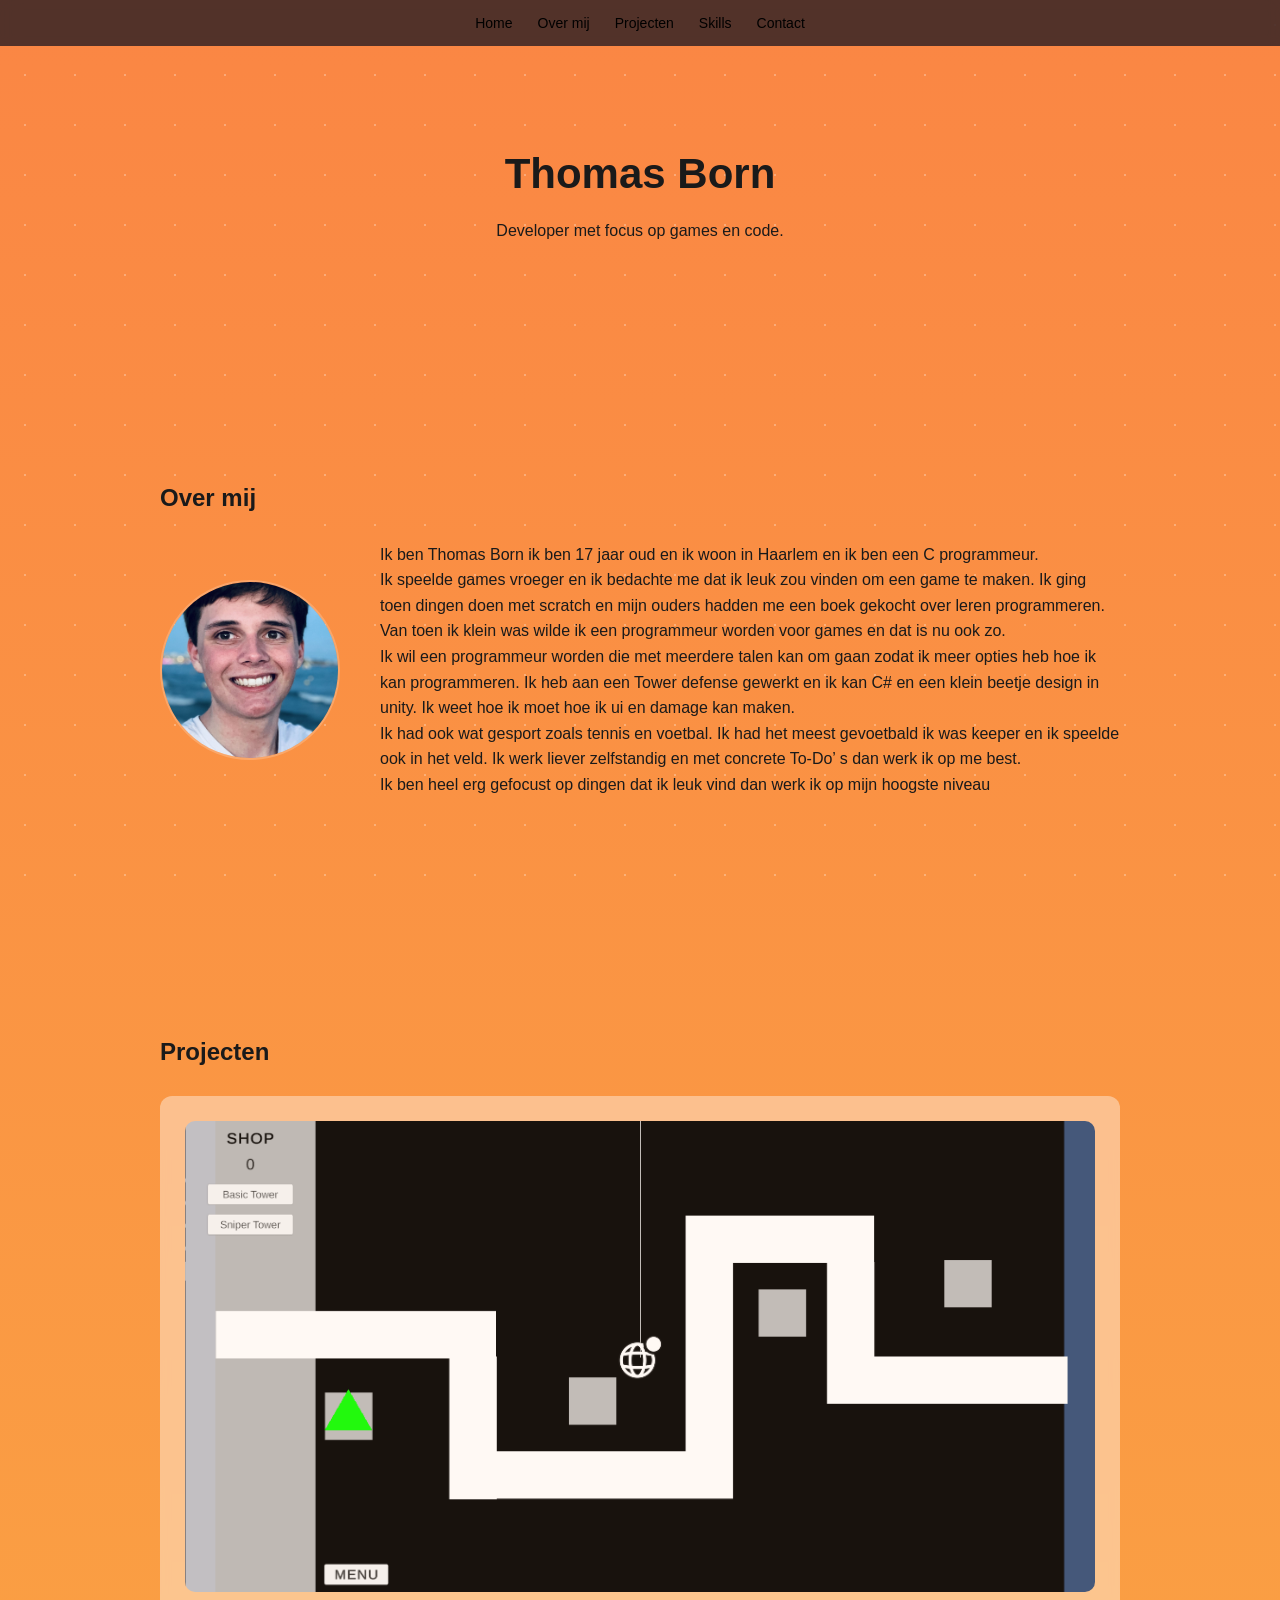
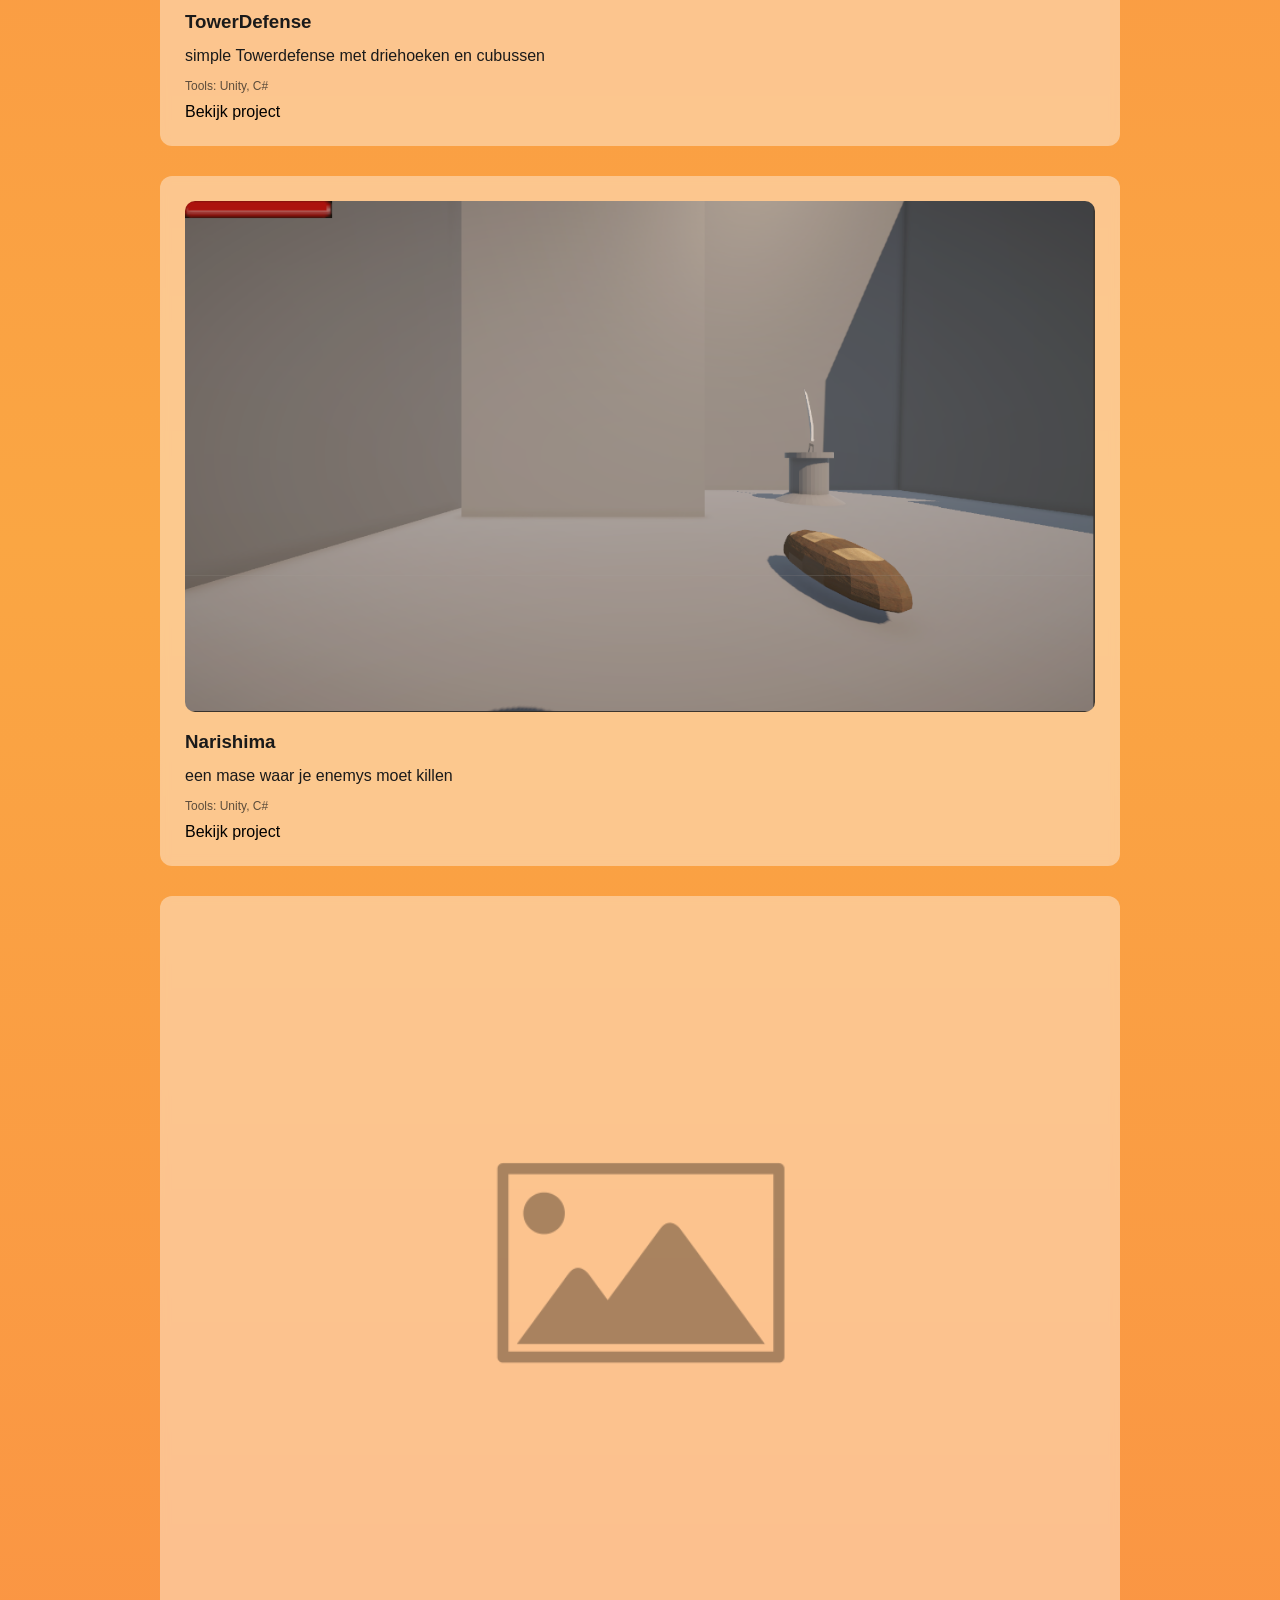
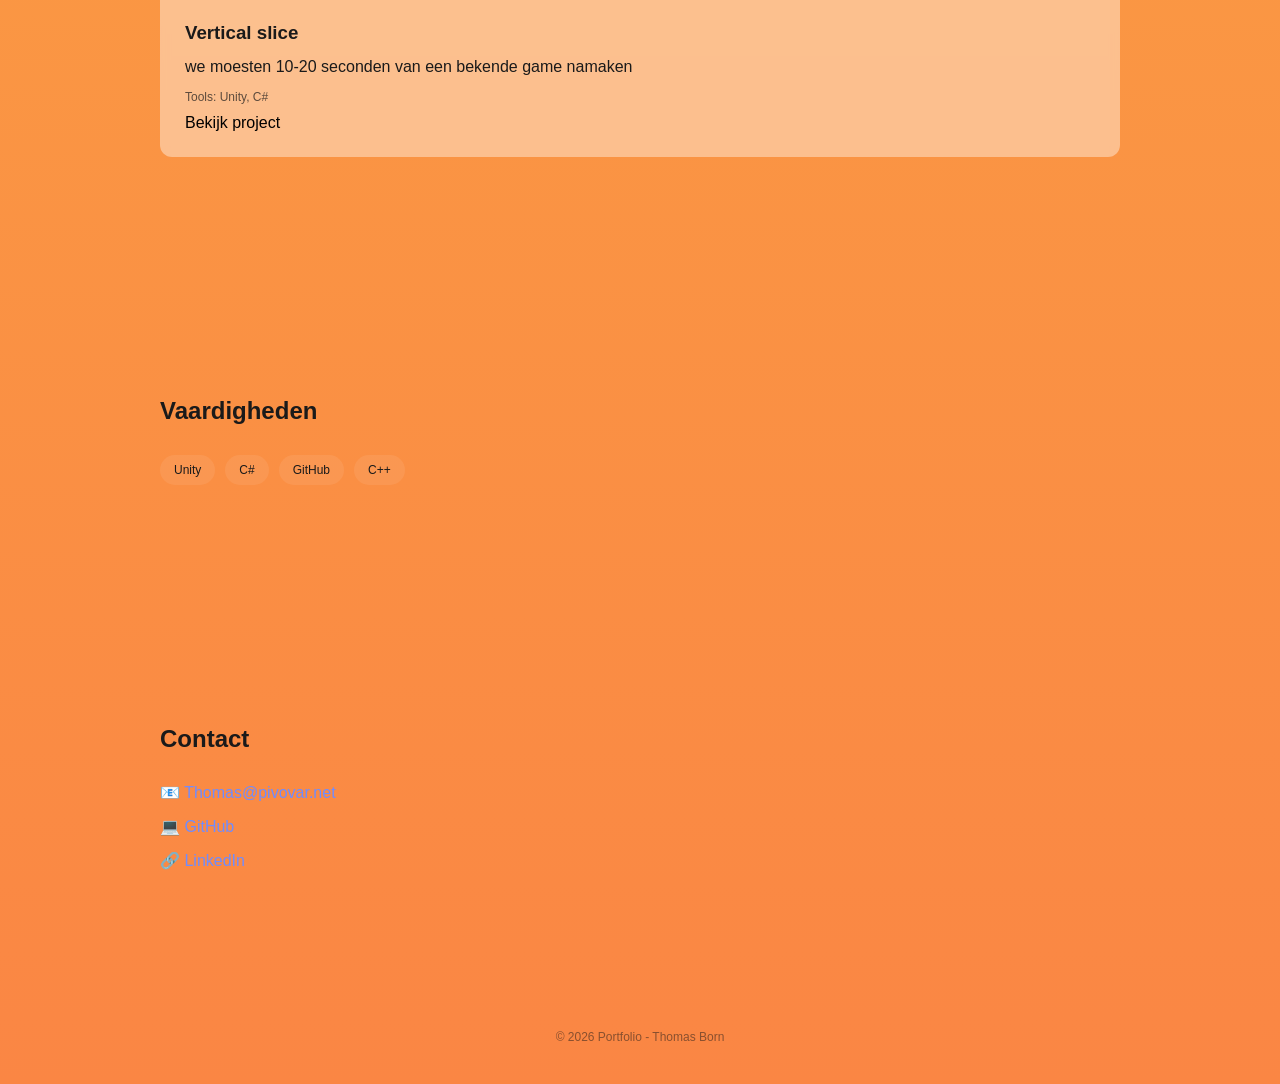
==== index.html @ a753d789 "Website" ====
<!DOCTYPE html>
<html lang="nl">
<head>
<meta charset="UTF-8">
<meta name="viewport" content="width=device-width, initial-scale=1.0">
<title>Portfolio | Thomas Born</title>

<style>
* {
  margin: 0;
  padding: 0;
  box-sizing: border-box;
  font-family: 'Segoe UI', sans-serif;
}

body {
  color: #1a1a1a;

  background: linear-gradient(
    180deg,
    #FA8644 0%,
    #FAA643 50%,
    #FA8644 100%
  );
}

/* ===== STAR BACKGROUND ===== */
.stars {
  position: fixed;
  width: 100%;
  height: 100%;
  background: transparent;
  z-index: -1;
  overflow: hidden;
}

.stars::before {
  content: "";
  position: absolute;
  width: 200%;
  height: 200%;
  background-image: radial-gradient(white 1px, transparent 1px);
  background-size: 50px 50px;
  opacity: 0.4;
  animation: moveStars 60s linear infinite;
  background-image: radial-gradient(rgba(255,255,255,0.7) 1px, transparent 1px);
}

@keyframes moveStars {
  from {
    transform: translate(0, 0);
  }
  to {
    transform: translate(-500px, -500px);
  }
}

/* ===== NAV ===== */
nav {
  position: fixed;
  width: 100%;
  padding: 15px;
  display: flex;
  justify-content: center;
  gap: 25px;
  background: rgba(10,15,30,0.7);
  backdrop-filter: blur(10px);
}

nav a {
  color: #000;
  text-decoration: none;
  font-size: 14px;
}

nav a:hover {
  color: white;
}

/* ===== SECTIONS ===== */
section {
  max-width: 1000px;
  margin: auto;
  padding: 120px 20px;
}

h1 {
  font-size: 42px;
  margin-bottom: 20px;
}

h2 {
  margin-bottom: 30px;
}

p {
  color: #1a1a1a;
  line-height: 1.6;
}

/* ===== HERO ===== */
.hero {
  text-align: center;
  padding-top: 150px;
}

/* ===== ABOUT ME ===== */

.about-container {
  display: flex;
  align-items: center;
  gap: 40px;
  flex-wrap: wrap;
}

.about-img {
  width: 180px;
  height: 180px;
  object-fit: cover;
  border-radius: 50%;
  border: 2px solid rgba(255,255,255,0.2);
}

.about-text {
  flex: 1;
  min-width: 250px;
}

/* ===== PROJECTS ===== */
.projects {
  display: grid;
  gap: 30px;
}

.project {
  padding: 25px;
  border-radius: 12px;
  background: rgba(255,255,255,0.4);
  backdrop-filter: blur(5px);
  transition: 0.3s;
}

.project-img {
  width: 100%;
  border-radius: 10px;
  margin-bottom: 15px;
  opacity: 0.9;
  transition: 0.3s;
}

.project-img:hover {
  opacity: 1;
  transform: scale(1.02);
}

.project:hover {
  transform: translateY(-5px);
  background: rgba(255,255,255,0.08);
}

.project h3 {
  margin-bottom: 10px;
}

.project .tools {
  margin-top: 10px;
  font-size: 12px;
  opacity: 0.7;
}

.project a {
  display: inline-block;
  margin-top: 10px;
  color: #000;
  font-weight: 500;
  text-decoration: none;
}

/* ===== SKILLS ===== */
.skills {
  display: flex;
  flex-wrap: wrap;
  gap: 10px;
}

.skill {
  padding: 8px 14px;
  border-radius: 20px;
  background: rgba(255,255,255,0.08);
  font-size: 12px;
}

/* ===== CONTACT ===== */
.contact-links {
  display: flex;
  flex-direction: column;
  gap: 15px;
}

.contact-links a {
  color: #6f8cff;
  text-decoration: none;
  font-size: 16px;
}

.contact-links a:hover {
  color: white;
}

/* ===== FOOTER ===== */
footer {
  text-align: center;
  padding: 40px;
  font-size: 12px;
  opacity: 0.5;
}

/* ===== RESPONSIVE ===== */
@media(max-width:600px) {
  h1 { font-size: 28px; }
}
</style>
</head>

<body>

<div class="stars"></div>

<nav>
  <a href="#home">Home</a>
  <a href="#about">Over mij</a>
  <a href="#projects">Projecten</a>
  <a href="#skills">Skills</a>
  <a href="#contact">Contact</a>
</nav>

<section id="home" class="hero">
  <h1>Thomas Born</h1>
  <p>Developer met focus op games en code.</p>
</section>

<section id="about">
  <h2>Over mij</h2>

  <div class="about-container">
    
    <img src="IMG/IMG_5394.jpg" alt="Foto van mij" class="about-img">

    <div class="about-text">
      <p>
        Ik ben Thomas Born ik ben 17 jaar oud en ik woon in Haarlem en ik ben een C programmeur.
      </p>

      <p>
        Ik speelde games vroeger en ik bedachte me dat ik leuk zou vinden om een game te maken. 
        Ik ging toen dingen doen met scratch en mijn ouders hadden me een boek gekocht over leren programmeren. 
        Van toen ik klein was wilde ik een programmeur worden voor games en dat is nu ook zo.
      </p>
      <p>
        Ik wil een programmeur worden die met meerdere talen kan om gaan zodat ik meer opties heb hoe ik kan programmeren. 
        Ik heb aan een Tower defense gewerkt en ik kan C# en een klein beetje design in unity. 
        Ik weet hoe ik moet hoe ik ui en damage kan maken.
      </p>
      <p>
        Ik had ook wat gesport zoals tennis en voetbal. 
        Ik had het meest gevoetbald ik was keeper en ik speelde ook in het veld. Ik werk liever zelfstandig en met concrete To-Do’ s dan werk ik op me best.
      </p>
      <p>
        Ik ben heel erg gefocust op dingen dat ik leuk vind dan werk ik op mijn hoogste niveau
      </p>
    </div>

  </div>
</section>

<section id="projects">
  <h2>Projecten</h2>

  <div class="projects">

    <!-- PROJECT TEMPLATE -->
    <div class="project">
      <img src="IMG/Screenshot 2026-04-12 133133.png" alt="Project preview" class="project-img">
      <h3>TowerDefense</h3>
      <p>simple Towerdefense met driehoeken en cubussen</p>
      <div class="tools">Tools: Unity, C#</div>
      <a href="P1.html">Bekijk project</a>
    </div>

    <div class="project">
      <img src="IMG/Screenshot 2026-04-12 135448.png" alt="Project preview" class="project-img">
      <h3>Narishima</h3>
      <p>een mase waar je enemys moet killen</p>
      <div class="tools">Tools: Unity, C#</div>
      <a href="P2.html">Bekijk project</a>
    </div>

    <div class="project">
      <img src="IMG/Placeholder.png" alt="Project preview" class="project-img">
      <h3>Vertical slice</h3>
      <p>we moesten 10-20 seconden van een bekende game namaken</p>
      <div class="tools">Tools: Unity, C#</div>
      <a href="P3.html">Bekijk project</a>
    </div>

    <!-- KOPIEER DIT BLOK VOOR MEER PROJECTEN -->

  </div>
</section>

<section id="skills">
  <h2>Vaardigheden</h2>

  <div class="skills">
    <div class="skill">Unity</div>
    <div class="skill">C#</div>
    <div class="skill">GitHub</div>
    <div class="skill">C++</div>
  </div>
</section>

<section id="contact">
  <h2>Contact</h2>

  <div class="contact-links">
    <a href="mailto:Thomas@pivovar.net">📧 Thomas@pivovar.net</a>
    <a href="https://github.com/thomasdebug" target="_blank">💻 GitHub</a>
    <a href="https://linkedin.com/in/jouwnaam" target="_blank">🔗 LinkedIn</a>
  </div>
</section>

<footer>
  © 2026 Portfolio - Thomas Born
</footer>

</body>
</html>
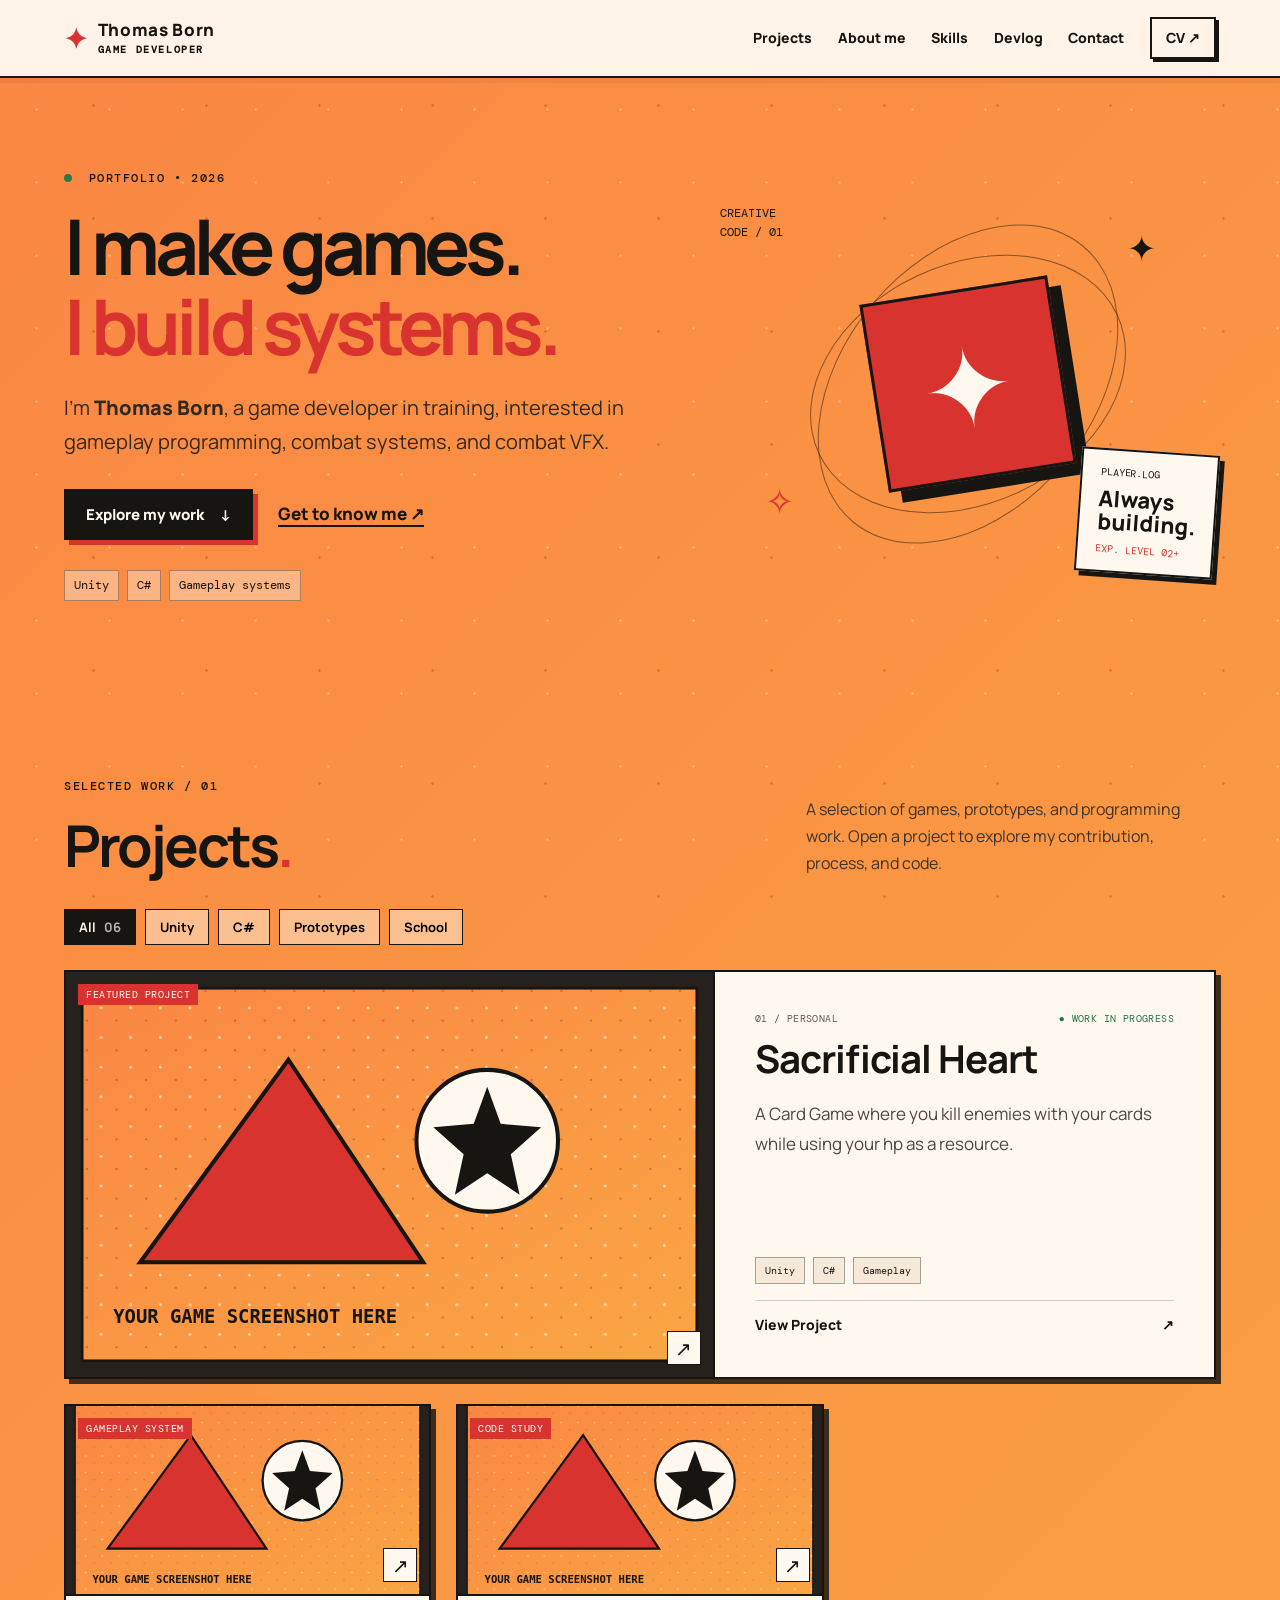
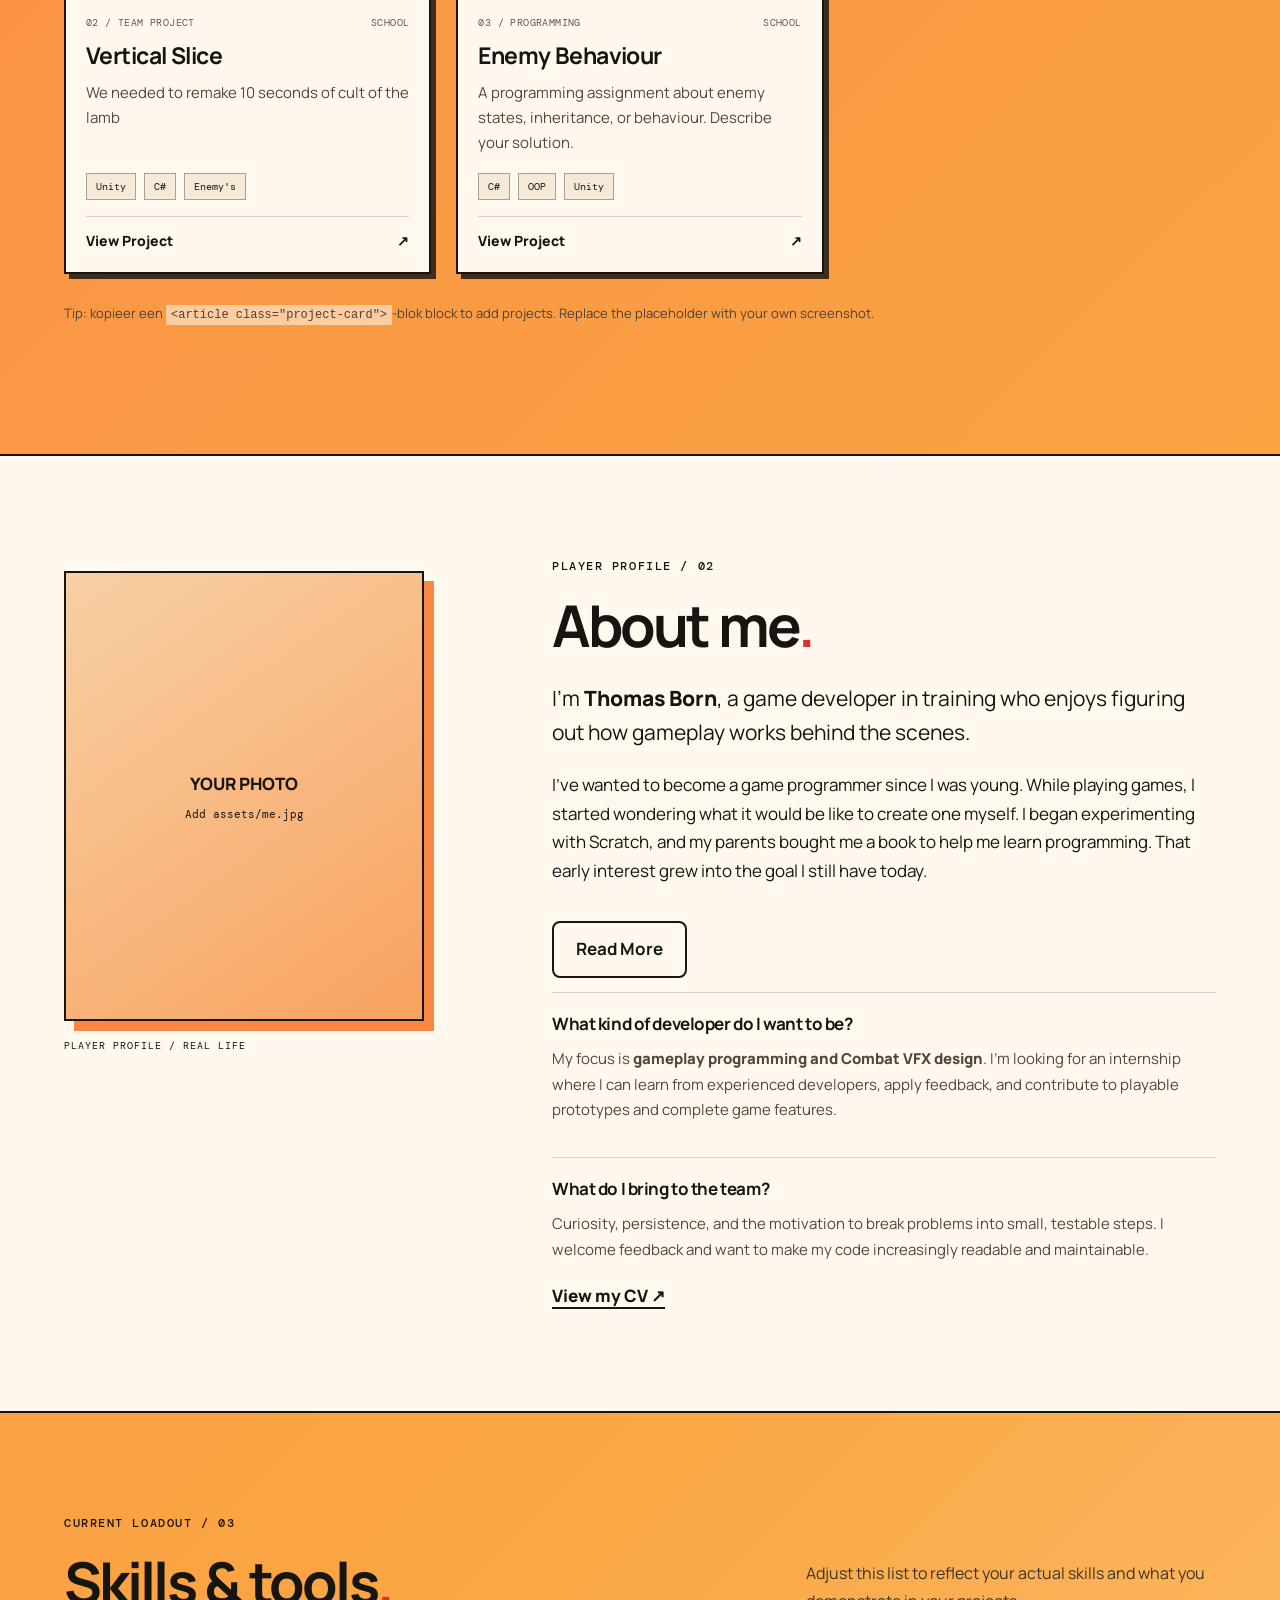
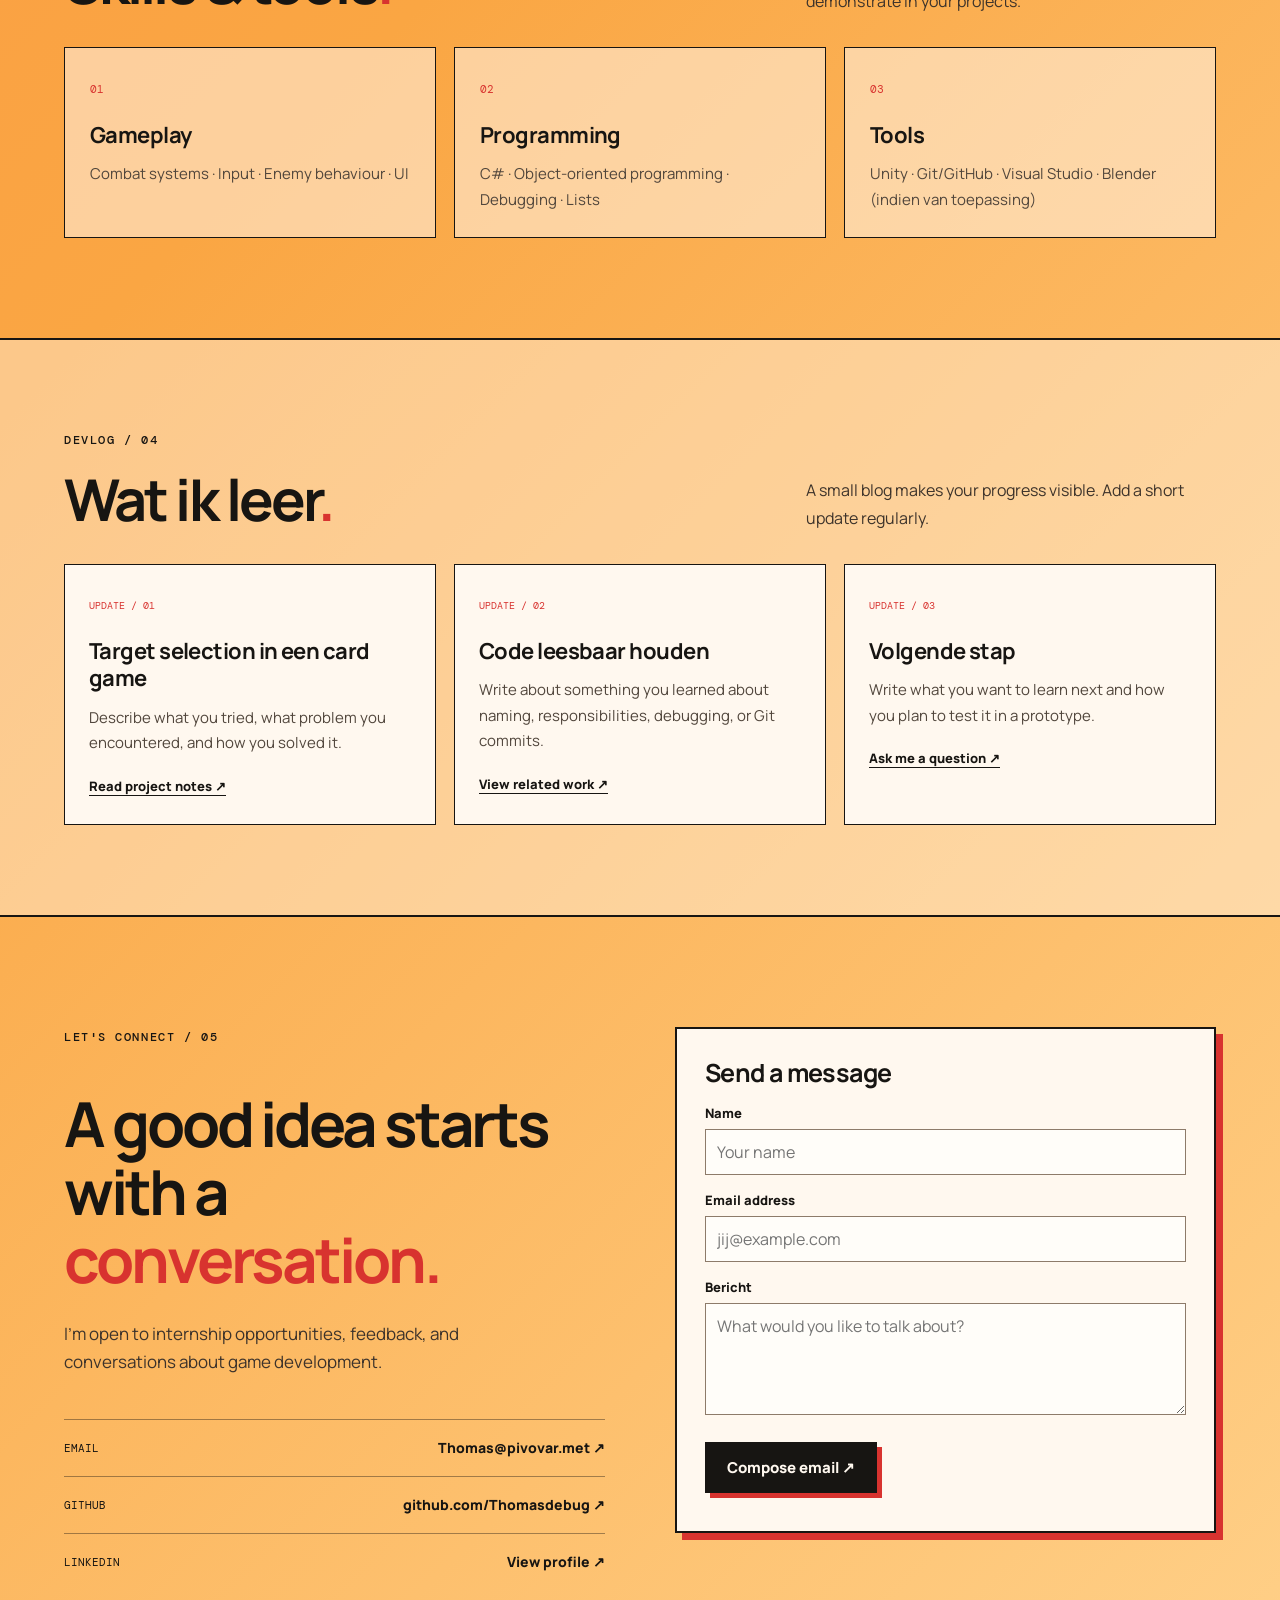
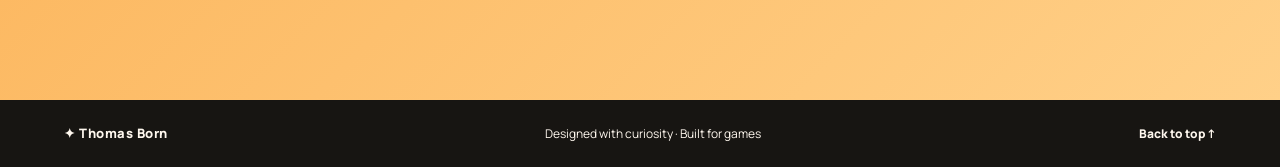
==== commit 169a3e96: "UPDATE" ====
--- a/index.html
+++ b/index.html
@@ -1,337 +1,218 @@
 <!DOCTYPE html>
-<html lang="nl">
+<html lang="en">
 <head>
-<meta charset="UTF-8">
-<meta name="viewport" content="width=device-width, initial-scale=1.0">
-<title>Portfolio | Thomas Born</title>
-
-<style>
-* {
-  margin: 0;
-  padding: 0;
-  box-sizing: border-box;
-  font-family: 'Segoe UI', sans-serif;
-}
-
-body {
-  color: #1a1a1a;
-
-  background: linear-gradient(
-    180deg,
-    #FA8644 0%,
-    #FAA643 50%,
-    #FA8644 100%
-  );
-}
-
-/* ===== STAR BACKGROUND ===== */
-.stars {
-  position: fixed;
-  width: 100%;
-  height: 100%;
-  background: transparent;
-  z-index: -1;
-  overflow: hidden;
-}
-
-.stars::before {
-  content: "";
-  position: absolute;
-  width: 200%;
-  height: 200%;
-  background-image: radial-gradient(white 1px, transparent 1px);
-  background-size: 50px 50px;
-  opacity: 0.4;
-  animation: moveStars 60s linear infinite;
-  background-image: radial-gradient(rgba(255,255,255,0.7) 1px, transparent 1px);
-}
-
-@keyframes moveStars {
-  from {
-    transform: translate(0, 0);
-  }
-  to {
-    transform: translate(-500px, -500px);
-  }
-}
-
-/* ===== NAV ===== */
-nav {
-  position: fixed;
-  width: 100%;
-  padding: 15px;
-  display: flex;
-  justify-content: center;
-  gap: 25px;
-  background: rgba(10,15,30,0.7);
-  backdrop-filter: blur(10px);
-}
-
-nav a {
-  color: #000;
-  text-decoration: none;
-  font-size: 14px;
-}
-
-nav a:hover {
-  color: white;
-}
-
-/* ===== SECTIONS ===== */
-section {
-  max-width: 1000px;
-  margin: auto;
-  padding: 120px 20px;
-}
-
-h1 {
-  font-size: 42px;
-  margin-bottom: 20px;
-}
-
-h2 {
-  margin-bottom: 30px;
-}
-
-p {
-  color: #1a1a1a;
-  line-height: 1.6;
-}
-
-/* ===== HERO ===== */
-.hero {
-  text-align: center;
-  padding-top: 150px;
-}
-
-/* ===== ABOUT ME ===== */
-
-.about-container {
-  display: flex;
-  align-items: center;
-  gap: 40px;
-  flex-wrap: wrap;
-}
-
-.about-img {
-  width: 180px;
-  height: 180px;
-  object-fit: cover;
-  border-radius: 50%;
-  border: 2px solid rgba(255,255,255,0.2);
-}
-
-.about-text {
-  flex: 1;
-  min-width: 250px;
-}
-
-/* ===== PROJECTS ===== */
-.projects {
-  display: grid;
-  gap: 30px;
-}
-
-.project {
-  padding: 25px;
-  border-radius: 12px;
-  background: rgba(255,255,255,0.4);
-  backdrop-filter: blur(5px);
-  transition: 0.3s;
-}
-
-.project-img {
-  width: 100%;
-  border-radius: 10px;
-  margin-bottom: 15px;
-  opacity: 0.9;
-  transition: 0.3s;
-}
-
-.project-img:hover {
-  opacity: 1;
-  transform: scale(1.02);
-}
-
-.project:hover {
-  transform: translateY(-5px);
-  background: rgba(255,255,255,0.08);
-}
-
-.project h3 {
-  margin-bottom: 10px;
-}
-
-.project .tools {
-  margin-top: 10px;
-  font-size: 12px;
-  opacity: 0.7;
-}
-
-.project a {
-  display: inline-block;
-  margin-top: 10px;
-  color: #000;
-  font-weight: 500;
-  text-decoration: none;
-}
-
-/* ===== SKILLS ===== */
-.skills {
-  display: flex;
-  flex-wrap: wrap;
-  gap: 10px;
-}
-
-.skill {
-  padding: 8px 14px;
-  border-radius: 20px;
-  background: rgba(255,255,255,0.08);
-  font-size: 12px;
-}
-
-/* ===== CONTACT ===== */
-.contact-links {
-  display: flex;
-  flex-direction: column;
-  gap: 15px;
-}
-
-.contact-links a {
-  color: #6f8cff;
-  text-decoration: none;
-  font-size: 16px;
-}
-
-.contact-links a:hover {
-  color: white;
-}
-
-/* ===== FOOTER ===== */
-footer {
-  text-align: center;
-  padding: 40px;
-  font-size: 12px;
-  opacity: 0.5;
-}
-
-/* ===== RESPONSIVE ===== */
-@media(max-width:600px) {
-  h1 { font-size: 28px; }
-}
-</style>
+  <meta charset="UTF-8">
+  <meta name="viewport" content="width=device-width, initial-scale=1.0">
+  <meta name="description" content="Game development portfolio — gameplay, prototypes en code.">
+  <title>Thomas Born</title>
+  <link rel="stylesheet" href="style.css">
 </head>
-
 <body>
-
-<div class="stars"></div>
-
-<nav>
-  <a href="#home">Home</a>
-  <a href="#about">Over mij</a>
-  <a href="#projects">Projecten</a>
-  <a href="#skills">Skills</a>
-  <a href="#contact">Contact</a>
-</nav>
-
-<section id="home" class="hero">
-  <h1>Thomas Born</h1>
-  <p>Developer met focus op games en code.</p>
-</section>
-
-<section id="about">
-  <h2>Over mij</h2>
-
-  <div class="about-container">
-    
-    <img src="IMG/IMG_5394.jpg" alt="Foto van mij" class="about-img">
-
-    <div class="about-text">
-      <p>
-        Ik ben Thomas Born ik ben 17 jaar oud en ik woon in Haarlem en ik ben een C programmeur.
-      </p>
-
-      <p>
-        Ik speelde games vroeger en ik bedachte me dat ik leuk zou vinden om een game te maken. 
-        Ik ging toen dingen doen met scratch en mijn ouders hadden me een boek gekocht over leren programmeren. 
-        Van toen ik klein was wilde ik een programmeur worden voor games en dat is nu ook zo.
-      </p>
-      <p>
-        Ik wil een programmeur worden die met meerdere talen kan om gaan zodat ik meer opties heb hoe ik kan programmeren. 
-        Ik heb aan een Tower defense gewerkt en ik kan C# en een klein beetje design in unity. 
-        Ik weet hoe ik moet hoe ik ui en damage kan maken.
-      </p>
-      <p>
-        Ik had ook wat gesport zoals tennis en voetbal. 
-        Ik had het meest gevoetbald ik was keeper en ik speelde ook in het veld. Ik werk liever zelfstandig en met concrete To-Do’ s dan werk ik op me best.
-      </p>
-      <p>
-        Ik ben heel erg gefocust op dingen dat ik leuk vind dan werk ik op mijn hoogste niveau
-      </p>
-    </div>
-
-  </div>
-</section>
-
-<section id="projects">
-  <h2>Projecten</h2>
-
-  <div class="projects">
-
-    <!-- PROJECT TEMPLATE -->
-    <div class="project">
-      <img src="IMG/Screenshot 2026-04-12 133133.png" alt="Project preview" class="project-img">
-      <h3>TowerDefense</h3>
-      <p>simple Towerdefense met driehoeken en cubussen</p>
-      <div class="tools">Tools: Unity, C#</div>
-      <a href="P1.html">Bekijk project</a>
-    </div>
-
-    <div class="project">
-      <img src="IMG/Screenshot 2026-04-12 135448.png" alt="Project preview" class="project-img">
-      <h3>Narishima</h3>
-      <p>een mase waar je enemys moet killen</p>
-      <div class="tools">Tools: Unity, C#</div>
-      <a href="P2.html">Bekijk project</a>
-    </div>
-
-    <div class="project">
-      <img src="IMG/Placeholder.png" alt="Project preview" class="project-img">
-      <h3>Vertical slice</h3>
-      <p>we moesten 10-20 seconden van een bekende game namaken</p>
-      <div class="tools">Tools: Unity, C#</div>
-      <a href="P3.html">Bekijk project</a>
-    </div>
-
-    <!-- KOPIEER DIT BLOK VOOR MEER PROJECTEN -->
-
-  </div>
-</section>
-
-<section id="skills">
-  <h2>Vaardigheden</h2>
-
-  <div class="skills">
-    <div class="skill">Unity</div>
-    <div class="skill">C#</div>
-    <div class="skill">GitHub</div>
-    <div class="skill">C++</div>
-  </div>
-</section>
-
-<section id="contact">
-  <h2>Contact</h2>
-
-  <div class="contact-links">
-    <a href="mailto:Thomas@pivovar.net">📧 Thomas@pivovar.net</a>
-    <a href="https://github.com/thomasdebug" target="_blank">💻 GitHub</a>
-    <a href="https://linkedin.com/in/jouwnaam" target="_blank">🔗 LinkedIn</a>
-  </div>
-</section>
-
-<footer>
-  © 2026 Portfolio - Thomas Born
-</footer>
-
+  <div class="star-layer" aria-hidden="true"></div>
+
+  <header class="site-header">
+    <a class="wordmark" href="#home" aria-label="Back to top">
+      <span class="wordmark-mark">✦</span>
+      <span>Thomas Born<small>GAME DEVELOPER</small></span>
+    </a>
+    <button class="menu-toggle" aria-label="Open menu" aria-expanded="false">☰</button>
+    <nav class="main-nav" aria-label="Main navigation">
+      <a href="#projects">Projects</a>
+      <a href="#about">About me</a>
+      <a href="#skills">Skills</a>
+      <a href="#journal">Devlog</a>
+      <a href="#contact">Contact</a>
+      <a class="nav-cv" href="assets/cv.pdf" target="_blank" rel="noopener">CV ↗</a>
+    </nav>
+  </header>
+
+  <main>
+    <section class="hero section-wrap" id="home">
+      <div class="hero-copy">
+        <p class="eyebrow"><span class="status-dot"></span> PORTFOLIO • 2026</p>
+        <h1>I make games.<br><span class="accent-text">I build systems.</span></h1>
+        <p class="hero-intro">I’m <strong>Thomas Born</strong>, a game developer in training, interested in gameplay programming, combat systems, and combat VFX.</p>
+        <div class="hero-actions">
+          <a class="button button-dark" href="#projects">Explore my work <span>↓</span></a>
+          <a class="text-link" href="#about">Get to know me ↗</a>
+        </div>
+        <div class="hero-tags"><span>Unity</span><span>C#</span><span>Gameplay systems</span></div>
+      </div>
+      <div class="hero-art" aria-label="Decoratieve sterren en game-geïnspireerde vormen">
+        <div class="orbit orbit-one"></div><div class="orbit orbit-two"></div>
+        <div class="hero-sigil">✦</div>
+        <span class="float-star star-a">✦</span><span class="float-star star-b">✧</span>
+        <span class="art-label">CREATIVE<br>CODE / 01</span>
+        <div class="art-card"><span>PLAYER.LOG</span><strong>Always<br>building.</strong><small>EXP. LEVEL 02+</small></div>
+      </div>
+    </section>
+
+    <section class="section-wrap projects-section" id="projects">
+      <div class="section-heading">
+        <div><p class="eyebrow">SELECTED WORK / 01</p><h2>Projects<span class="heading-period">.</span></h2></div>
+        <p class="section-note">A selection of games, prototypes, and programming work. Open a project to explore my contribution, process, and code.</p>
+      </div>
+      <div class="filter-row" aria-label="Projects filteren">
+        <button class="filter-chip active" data-filter="all">All <span>06</span></button>
+        <button class="filter-chip" data-filter="Unity">Unity</button>
+        <button class="filter-chip" data-filter="C#">C#</button>
+        <button class="filter-chip" data-filter="Prototype">Prototypes</button>
+        <button class="filter-chip" data-filter="School">School</button>
+      </div>
+
+      <div class="project-grid" id="project-grid">
+        <!-- Vervang preview.svg door je eigen screenshot, GIF of showreel-thumbnail.
+             Houd thumbnails rond 16:10; CSS begrenst de hoogte zodat ze niet het scherm vullen. -->
+        <article class="project-card featured" data-tags="Unity,C#">
+          <a class="project-preview" href="project-template.html?project=vertical-slice" aria-label="View Vertical Slice project">
+            <img src="assets/preview-placeholder.svg" alt="Vertical Slice screenshot preview" loading="lazy">
+            <span class="preview-label">FEATURED PROJECT</span><span class="preview-arrow">↗</span>
+          </a>
+          <div class="project-body">
+            <div class="project-meta"><span>01 / PERSONAL</span><span class="project-status">● WORK IN PROGRESS</span></div>
+            <h3>Sacrificial Heart</h3>
+            <p>A Card Game where you kill enemies with your cards while using your hp as a resource.</p>
+            <div class="tag-list"><span>Unity</span><span>C#</span><span>Gameplay</span></div>
+            <a class="card-link" href="project-template.html?project=vertical-slice">View Project <span>↗</span></a>
+          </div>
+        </article>
+
+        <article class="project-card" data-tags="Unity,C#,School">
+          <a class="project-preview" href="project-template.html?project=combat-system" aria-label="View combat system">
+            <img src="assets/preview-placeholder.svg" alt="Combat system screenshot preview" loading="lazy">
+            <span class="preview-label">GAMEPLAY SYSTEM</span><span class="preview-arrow">↗</span>
+          </a>
+          <div class="project-body">
+            <div class="project-meta"><span>02 / TEAM PROJECT</span><span>SCHOOL</span></div>
+            <h3>Vertical Slice</h3>
+            <p>We needed to remake 10 seconds of cult of the lamb</p>
+            <div class="tag-list"><span>Unity</span><span>C#</span><span>Enemy's</span></div>
+            <a class="card-link" href="project-template.html?project=combat-system">View Project <span>↗</span></a>
+          </div>
+        </article>
+
+        <article class="project-card" data-tags="Unity,C#,School">
+          <a class="project-preview" href="project-template.html?project=programming-assignment" aria-label="View programming assignment">
+            <img src="assets/preview-placeholder.svg" alt="Programming assignment screenshot preview" loading="lazy">
+            <span class="preview-label">CODE STUDY</span><span class="preview-arrow">↗</span>
+          </a>
+          <div class="project-body">
+            <div class="project-meta"><span>03 / PROGRAMMING</span><span>SCHOOL</span></div>
+            <h3>Enemy Behaviour</h3>
+            <p>A programming assignment about enemy states, inheritance, or behaviour. Describe your solution.</p>
+            <div class="tag-list"><span>C#</span><span>OOP</span><span>Unity</span></div>
+            <a class="card-link" href="project-template.html?project=programming-assignment">View Project <span>↗</span></a>
+          </div>
+        </article>
+
+      </div>
+      <p class="small-hint">Tip: kopieer een <code>&lt;article class="project-card"&gt;</code>-blok block to add projects. Replace the placeholder with your own screenshot.</p>
+    </section>
+
+    <section class="about-section" id="about">
+      <div class="section-wrap about-layout">
+        <div class="about-photo-wrap">
+          <!-- Zet je eigen foto in assets/me.jpg en wijzig eventueel de bestandsnaam hieronder. -->
+          <img class="about-photo" src="assets/me.jpg" alt="Portretfoto van YOUR NAME" onerror="this.style.display='none'; this.nextElementSibling.style.display='grid';">
+          <div class="photo-placeholder"><span>YOUR PHOTO</span><small>Add assets/me.jpg</small></div>
+          <span class="photo-caption">PLAYER PROFILE / REAL LIFE</span>
+        </div>
+        <div class="about-copy">
+          <p class="eyebrow">PLAYER PROFILE / 02</p>
+          <h2>About me<span class="heading-period">.</span></h2>
+          <p class="lead">I’m <strong>Thomas Born</strong>, a game developer in training who enjoys figuring out how gameplay works behind the scenes.</p>
+          <div class="about-text">
+
+                   <p>
+                     I’ve wanted to become a game programmer since I was young.
+                     While playing games, I started wondering what it would be like
+                     to create one myself. I began experimenting with Scratch,
+                     and my parents bought me a book to help me learn programming.
+                     That early interest grew into the goal I still have today.
+                   </p>
+
+                  <div id="full-about" class="full-about" hidden>
+                     <h3>My Development Skills</h3>
+                     <p>
+                         I want to become a programmer who is proficient in multiple
+                         programming languages, giving me more options when solving
+                         programming challenges. I’ve worked on a tower defense game
+                         and gained experience with C#, Unity, basic game design,
+                         user interface implementation, and damage systems.
+                     </p>
+
+                     <h3>Outside of Game Development</h3>
+                     <p>
+                         I’ve also participated in sports such as tennis and soccer.
+                         I spent the most time playing soccer, where I played both
+                         as a goalkeeper and as an outfield player.
+                     </p>
+
+                     <h3>How I Work</h3>
+                     <p>
+                         I work best independently when I have a clear and concrete
+                         to-do list to follow. When I’m working on something I enjoy
+                         and can fully focus on, I perform at my best.
+                     </p>
+                 </div>
+
+                 <button
+                     type="button"
+                     id="about-toggle"
+                     class="read-more-button"
+                     aria-expanded="false"
+                     aria-controls="full-about">
+                     Read More
+                 </button>
+        </div>
+          <div class="profile-block"><h3>What kind of developer do I want to be?</h3><p>My focus is <strong>gameplay programming and Combat VFX design</strong>. I’m looking for an internship where I can learn from experienced developers, apply feedback, and contribute to playable prototypes and complete game features.</p></div>
+          <div class="profile-block"><h3>What do I bring to the team?</h3><p>Curiosity, persistence, and the motivation to break problems into small, testable steps. I welcome feedback and want to make my code increasingly readable and maintainable.</p></div>
+          <a class="text-link" href="assets/cv.pdf" target="_blank" rel="noopener">View my CV ↗</a>
+        </div>
+      </div>
+    </section>
+
+    <section class="section-wrap skills-section" id="skills">
+      <div class="section-heading"><div><p class="eyebrow">CURRENT LOADOUT / 03</p><h2>Skills & tools<span class="heading-period">.</span></h2></div><p class="section-note">Adjust this list to reflect your actual skills and what you demonstrate in your projects.</p></div>
+      <div class="skills-grid">
+        <div class="skill-card"><span class="skill-number">01</span><h3>Gameplay</h3><p>Combat systems · Input · Enemy behaviour · UI</p></div>
+        <div class="skill-card"><span class="skill-number">02</span><h3>Programming</h3><p>C# · Object-oriented programming · Debugging · Lists</p></div>
+        <div class="skill-card"><span class="skill-number">03</span><h3>Tools</h3><p>Unity · Git/GitHub · Visual Studio · Blender (indien van toepassing)</p></div>
+      </div>
+    </section>
+
+    <section class="journal-section" id="journal">
+      <div class="section-wrap">
+        <div class="section-heading"><div><p class="eyebrow">DEVLOG / 04</p><h2>Wat ik leer<span class="heading-period">.</span></h2></div><p class="section-note">A small blog makes your progress visible. Add a short update regularly.</p></div>
+        <div class="journal-grid">
+          <article class="journal-entry"><span>UPDATE / 01</span><h3>Target selection in een card game</h3><p>Describe what you tried, what problem you encountered, and how you solved it.</p><a href="project-template.html?project=combat-system">Read project notes ↗</a></article>
+          <article class="journal-entry"><span>UPDATE / 02</span><h3>Code leesbaar houden</h3><p>Write about something you learned about naming, responsibilities, debugging, or Git commits.</p><a href="#projects">View related work ↗</a></article>
+          <article class="journal-entry"><span>UPDATE / 03</span><h3>Volgende stap</h3><p>Write what you want to learn next and how you plan to test it in a prototype.</p><a href="mailto:jouw.email@example.com">Ask me a question ↗</a></article>
+        </div>
+      </div>
+    </section>
+
+    <section class="contact-section section-wrap" id="contact">
+      <p class="eyebrow">LET'S CONNECT / 05</p>
+      <h2>A good idea starts<br>with a <span class="accent-text">conversation.</span></h2>
+      <p class="contact-intro">I’m open to internship opportunities, feedback, and conversations about game development.</p>
+      <div class="contact-links">
+        <a href="mailto:Thomas@pivovar.net"><span>Email</span><strong>Thomas@pivovar.met ↗</strong></a>
+        <a href="https://github.com/Thomasdebug" target="_blank" rel="noopener"><span>GitHub</span><strong>github.com/Thomasdebug ↗</strong></a>
+        <a href="https://www.linkedin.com/in/jouwnaam/" target="_blank" rel="noopener"><span>LinkedIn</span><strong>View profile ↗</strong></a>
+      </div>
+      <form class="contact-form" id="contact-form">
+        <h3>Send a message</h3>
+        <label for="sender-name">Name</label><input id="sender-name" name="name" autocomplete="name" required placeholder="Your name">
+        <label for="sender-email">Email address</label><input id="sender-email" name="email" type="email" autocomplete="email" required placeholder="jij@example.com">
+        <label for="sender-message">Bericht</label><textarea id="sender-message" name="message" rows="4" required placeholder="What would you like to talk about?"></textarea>
+        <button class="button button-dark" type="submit">Compose email ↗</button>
+        <p class="form-feedback" id="form-feedback" aria-live="polite"></p>
+      </form>
+    </section>
+  </main>
+
+  <footer class="site-footer"><a class="wordmark" href="#home">✦ Thomas Born</a><span>Designed with curiosity · Built for games</span><a href="#home">Back to top ↑</a></footer>
+  <script src="script.js"></script>
 </body>
-</html>+</html>
--- a/style.css
+++ b/style.css
@@ -0,0 +1,104 @@
+@import url('https://fonts.googleapis.com/css2?family=DM+Mono:wght@400;500&family=Manrope:wght@400;500;600;700;800&display=swap');
+
+:root{--orange:#FA8644;--gold:#FAA643;--ink:#171512;--paper:#fff8ef;--muted:#655b51;--red:#d8332f;--line:rgba(23,21,18,.17);--max:1160px}
+*{box-sizing:border-box}
+html{scroll-behavior:smooth;scroll-padding-top:100px}
+body{margin:0;background:linear-gradient(135deg,var(--orange) 0%,var(--gold) 58%,#ffd18a 100%);color:var(--ink);font-family:'Manrope',Arial,sans-serif;font-size:17px;line-height:1.7;overflow-x:hidden}
+a{color:inherit}img{max-width:100%}
+strong{font-weight:800}
+.star-layer{position:fixed;inset:0;z-index:-1;pointer-events:none;opacity:.28;background-image:radial-gradient(#fff 1px,transparent 1.5px),radial-gradient(rgba(23,21,18,.65) 1px,transparent 1.5px);background-size:73px 73px,113px 113px;background-position:0 0,37px 49px}
+.site-header{position:sticky;top:0;z-index:100;min-height:78px;padding:12px max(5vw,22px);display:flex;align-items:center;justify-content:space-between;gap:24px;background:rgba(255,248,239,.96);border-bottom:2px solid var(--ink);box-shadow:0 5px 0 rgba(23,21,18,.05);backdrop-filter:blur(14px)}
+.wordmark{display:flex;align-items:center;gap:10px;text-decoration:none;font-weight:800;letter-spacing:.04em;line-height:1.15}.wordmark-mark{font-size:28px;color:var(--red)}.wordmark small{display:block;font-family:'DM Mono',monospace;font-size:10px;letter-spacing:.16em;margin-top:4px}
+.main-nav{display:flex;align-items:center;gap:clamp(12px,2vw,28px)}.main-nav a{text-decoration:none;font-size:14px;font-weight:800}.main-nav a:hover,.text-link:hover,.card-link:hover{color:var(--red)}.nav-cv{border:2px solid var(--ink);padding:7px 14px;box-shadow:3px 3px 0 var(--ink)}.menu-toggle{display:none;border:2px solid var(--ink);background:var(--paper);font-size:22px;padding:4px 10px}
+.section-wrap{width:min(var(--max),90%);margin-inline:auto}.hero{min-height:610px;padding-block:90px 100px;display:grid;grid-template-columns:1.1fr .9fr;align-items:center;gap:50px}.eyebrow{font-family:'DM Mono',monospace;font-size:12px;font-weight:500;letter-spacing:.13em;margin:0 0 18px}.status-dot{display:inline-block;width:8px;height:8px;background:#287a48;border-radius:50%;margin-right:8px}
+h1,h2,h3,p{margin-top:0}h1{font-size:clamp(44px,6vw,78px);line-height:1.04;letter-spacing:-.065em;margin-bottom:25px}h2{font-size:clamp(36px,4.5vw,58px);line-height:1.1;letter-spacing:-.05em;margin-bottom:0}h3{font-size:22px;line-height:1.25;letter-spacing:-.025em;margin-bottom:12px}.accent-text{color:var(--red)}.heading-period{color:var(--red)}.hero-intro{font-size:20px;line-height:1.7;max-width:600px;color:#312820}.hero-actions{display:flex;align-items:center;gap:25px;flex-wrap:wrap;margin:30px 0}.button{display:inline-flex;align-items:center;justify-content:center;gap:16px;padding:13px 20px;font:800 15px 'Manrope',sans-serif;text-decoration:none;border:2px solid var(--ink);cursor:pointer}.button-dark{background:var(--ink);color:var(--paper);box-shadow:5px 5px 0 var(--red);transition:transform .18s,box-shadow .18s}.button-dark:hover{transform:translate(2px,2px);box-shadow:2px 2px 0 var(--red)}.text-link{font-weight:800;text-decoration-thickness:2px;text-underline-offset:5px}.hero-tags,.tag-list{display:flex;flex-wrap:wrap;gap:8px}.hero-tags span,.tag-list span{font-family:'DM Mono',monospace;font-size:12px;padding:4px 9px;border:1px solid rgba(23,21,18,.35);background:rgba(255,248,239,.38)}
+.hero-art{height:390px;position:relative;display:grid;place-items:center}.orbit{position:absolute;border:1px solid rgba(23,21,18,.5);border-radius:50%;transform:rotate(-25deg)}.orbit-one{width:330px;height:240px}.orbit-two{width:250px;height:360px;transform:rotate(40deg)}.hero-sigil{width:190px;height:190px;display:grid;place-items:center;background:var(--red);color:#fff8ef;font-size:110px;transform:rotate(-9deg);border:3px solid var(--ink);box-shadow:12px 12px 0 var(--ink)}.float-star{position:absolute;font-size:35px}.star-a{top:30px;right:60px}.star-b{left:45px;bottom:48px;color:var(--red)}.art-label{position:absolute;top:15px;left:0;font:12px/1.6 'DM Mono',monospace}.art-card{position:absolute;right:0;bottom:4px;background:var(--paper);border:2px solid var(--ink);padding:15px 18px;transform:rotate(4deg);box-shadow:5px 5px 0 var(--ink)}.art-card span,.art-card small{display:block;font:10px 'DM Mono',monospace}.art-card strong{display:block;font-size:22px;line-height:1.05;margin:9px 0}.art-card small{color:var(--red)}
+.projects-section{padding-block:75px 115px}.section-heading{display:flex;align-items:end;justify-content:space-between;gap:35px;margin-bottom:32px}.section-note{max-width:410px;color:#3d332b;margin:0;font-size:16px}.filter-row{display:flex;gap:9px;flex-wrap:wrap;margin-bottom:25px}.filter-chip{background:rgba(255,248,239,.45);border:1px solid var(--ink);padding:8px 14px;font:700 13px 'Manrope',sans-serif;cursor:pointer}.filter-chip.active,.filter-chip:hover{background:var(--ink);color:var(--paper)}.filter-chip span{opacity:.7;margin-left:5px}
+.project-grid{display:grid;grid-template-columns:repeat(3,minmax(0,1fr));gap:25px;align-items:stretch}.project-card{min-width:0;background:var(--paper);border:2px solid var(--ink);box-shadow:5px 5px 0 rgba(23,21,18,.82);transition:transform .2s,box-shadow .2s;display:flex;flex-direction:column}.project-card:hover{transform:translateY(-4px);box-shadow:7px 9px 0 rgba(23,21,18,.82)}.project-card[hidden]{display:none}.project-card.featured{grid-column:span 2}.project-preview{height:190px;position:relative;display:block;overflow:hidden;background:#27211e;border-bottom:2px solid var(--ink)}.featured .project-preview{height:230px}.project-preview img{display:block;width:100%;height:100%;object-fit:cover;transition:transform .3s}.project-preview:hover img{transform:scale(1.035)}.preview-label{position:absolute;left:12px;top:12px;background:var(--red);color:white;padding:4px 8px;font:10px 'DM Mono',monospace;letter-spacing:.05em}.preview-arrow{position:absolute;right:12px;bottom:12px;width:34px;height:34px;background:var(--paper);border:1px solid var(--ink);display:grid;place-items:center;font-size:20px}.project-body{padding:20px;display:flex;flex-direction:column;align-items:flex-start;flex:1}.project-meta{display:flex;justify-content:space-between;gap:10px;width:100%;font:10px 'DM Mono',monospace;letter-spacing:.04em;color:#62574d;margin-bottom:12px}.project-status{color:#247243}.project-body h3{font-size:23px}.project-body h3 em{font-style:normal;color:var(--red)}.project-body p{font-size:15px;line-height:1.65;color:#51463c;margin-bottom:17px}.tag-list{margin-top:auto;margin-bottom:16px}.tag-list span{font-size:10px;background:#f6e9d8}.card-link{display:flex;justify-content:space-between;gap:15px;width:100%;padding-top:12px;border-top:1px solid var(--line);font-size:14px;font-weight:800;text-decoration:none}.small-hint{font-size:13px;color:#4d4035;margin-top:28px}.small-hint code{font-size:12px;background:rgba(255,248,239,.55);padding:3px 5px}
+.about-section{background:var(--paper);border-block:2px solid var(--ink);padding-block:100px}.about-layout{display:grid;grid-template-columns:.75fr 1.25fr;gap:clamp(35px,7vw,100px);align-items:start}.about-photo-wrap{position:relative;max-width:360px;margin-top:15px}.about-photo,.photo-placeholder{width:100%;aspect-ratio:4/5;object-fit:cover;border:2px solid var(--ink);box-shadow:10px 10px 0 var(--orange)}.photo-placeholder{display:none;place-items:center;align-content:center;gap:8px;background:linear-gradient(145deg,#f7d0a5,#f9a25f);font-weight:800}.photo-placeholder small{font:11px 'DM Mono',monospace}.photo-caption{display:block;margin-top:18px;font:10px 'DM Mono',monospace;letter-spacing:.1em}.about-copy h2{margin-bottom:25px}.about-copy>p:not(.eyebrow){color:#51463c}.about-copy .lead{font-size:21px;line-height:1.6;color:var(--ink)!important}.profile-block{padding:20px 0;border-top:1px solid var(--line);margin-top:14px}.profile-block h3{font-size:17px}.profile-block p{font-size:15px;color:#51463c;margin-bottom:0}
+.skills-section{padding-block:100px}.skills-grid{display:grid;grid-template-columns:repeat(3,1fr);gap:18px;margin-top:30px}.skill-card{padding:25px;background:rgba(255,248,239,.52);border:1.5px solid var(--ink);min-height:175px}.skill-number{font:11px 'DM Mono',monospace;color:var(--red)}.skill-card h3{margin-top:20px}.skill-card p{font-size:15px;color:#51463c;margin-bottom:0}
+.journal-section{padding-block:90px;background:rgba(255,248,239,.42);border-block:2px solid var(--ink)}.journal-grid{display:grid;grid-template-columns:repeat(3,1fr);gap:18px;margin-top:28px}.journal-entry{padding:24px;background:var(--paper);border:1.5px solid var(--ink)}.journal-entry>span{font:10px 'DM Mono',monospace;color:var(--red)}.journal-entry h3{margin-top:20px}.journal-entry p{font-size:15px;color:#51463c}.journal-entry a{font-size:13px;font-weight:800;text-underline-offset:4px}
+.contact-section{padding-block:110px;display:grid;grid-template-columns:1fr 1fr;gap:25px 70px}.contact-section>.eyebrow,.contact-section>h2,.contact-intro{grid-column:1}.contact-section>h2{font-size:clamp(38px,5vw,62px)}.contact-intro{max-width:440px;color:#3d332b}.contact-links{grid-column:1;display:flex;flex-direction:column}.contact-links a{display:flex;justify-content:space-between;align-items:center;gap:15px;padding:16px 0;border-top:1px solid rgba(23,21,18,.4);text-decoration:none}.contact-links a span{font:11px 'DM Mono',monospace;text-transform:uppercase}.contact-links a strong{font-size:14px;text-align:right}.contact-links a:hover strong{color:var(--red)}.contact-form{grid-column:2;grid-row:1 / span 4;align-self:start;background:var(--paper);border:2px solid var(--ink);padding:28px;box-shadow:7px 7px 0 var(--red)}.contact-form h3{font-size:25px}.form-note{font-size:13px;color:#655b51}.contact-form label{display:block;font-size:13px;font-weight:800;margin:14px 0 5px}.contact-form input,.contact-form textarea{width:100%;font:16px 'Manrope',sans-serif;background:#fffdf9;border:1.5px solid #8d7b6a;padding:11px;color:var(--ink);border-radius:0}.contact-form input:focus,.contact-form textarea:focus{outline:3px solid rgba(216,51,47,.25);border-color:var(--red)}.contact-form button{margin-top:18px}.form-feedback{font-size:13px;margin:10px 0 0}.site-footer{padding:24px 5%;display:flex;align-items:center;justify-content:space-between;gap:20px;background:var(--ink);color:var(--paper);font-size:12px}.site-footer .wordmark{font-size:13px}.site-footer a:last-child{font-weight:800;text-decoration:none}
+@media(max-width:900px){.main-nav{gap:13px}.main-nav a{font-size:12px}.hero{gap:20px}.project-grid{grid-template-columns:repeat(2,minmax(0,1fr))}.project-card.featured{grid-column:span 2}.project-preview,.featured .project-preview{height:200px}.contact-section{gap:25px 35px}}
+@media(max-width:680px){body{font-size:16px}.site-header{min-height:68px;padding-inline:5%}.menu-toggle{display:block}.main-nav{display:none;position:absolute;top:100%;left:0;right:0;background:var(--paper);padding:18px 5% 24px;border-bottom:2px solid var(--ink);flex-direction:column;align-items:stretch;gap:0}.main-nav.open{display:flex}.main-nav a{padding:12px 0;font-size:15px;border-bottom:1px solid var(--line)}.main-nav .nav-cv{margin-top:12px;text-align:center;padding:10px}.hero{grid-template-columns:1fr;padding-block:65px 75px;gap:0}.hero-art{height:270px;margin-top:15px}.hero-sigil{width:135px;height:135px;font-size:78px}.orbit-one{width:250px;height:180px}.orbit-two{width:190px;height:270px}.art-card{right:5px}.projects-section,.skills-section{padding-block:65px}.section-heading{display:block}.section-note{margin-top:18px}.project-grid{grid-template-columns:1fr;gap:20px}.project-card.featured{grid-column:auto}.project-preview,.featured .project-preview{height:clamp(165px,52vw,230px)}.about-section{padding-block:65px}.about-layout{grid-template-columns:1fr;gap:35px}.about-photo-wrap{max-width:270px;margin-inline:auto}.skills-grid,.journal-grid{grid-template-columns:1fr}.skill-card{min-height:0}.journal-section{padding-block:65px}.contact-section{padding-block:70px;grid-template-columns:1fr;gap:15px}.contact-section>.eyebrow,.contact-section>h2,.contact-intro,.contact-links,.contact-form{grid-column:1;grid-row:auto}.contact-form{margin-top:25px;padding:22px}.contact-links a strong{font-size:12px}.site-footer{flex-wrap:wrap}.site-footer>span{order:3;width:100%}}
+@media(prefers-reduced-motion:reduce){html{scroll-behavior:auto}*,*::before,*::after{animation:none!important;transition:none!important}}
+.project-card.featured {
+    grid-column: 1 / -1;
+    display: grid;
+    grid-template-columns: 1.3fr 1fr;
+    align-items: stretch;
+}
+
+.project-card.featured .project-preview {
+    height: 100%;
+    min-height: 400px;
+    border-bottom: 0;
+    border-right: 2px solid var(--ink);
+}
+
+.project-card.featured .project-body {
+    padding: 40px;
+}
+
+.project-card.featured .project-body h3 {
+    font-size: clamp(30px, 3vw, 42px);
+    line-height: 1.15;
+    margin-bottom: 18px;
+}
+
+.project-card.featured .project-body p {
+    font-size: 17px;
+    line-height: 1.75;
+}
+
+/* Tablet */
+@media (max-width: 900px) {
+    .project-card.featured .project-preview {
+        min-height: 320px;
+    }
+
+    .project-card.featured .project-body {
+        padding: 25px;
+    }
+}
+
+/* Mobile */
+@media (max-width: 680px) {
+    .project-card.featured {
+        display: flex;
+        flex-direction: column;
+    }
+
+    .project-card.featured .project-preview {
+        height: clamp(220px, 65vw, 320px);
+        min-height: 0;
+        border-right: 0;
+        border-bottom: 2px solid var(--ink);
+    }
+
+    .project-card.featured .project-body {
+        padding: 24px;
+    }
+}
+
+.full-about p {
+    margin-top: 16px;
+}
+
+.read-more-button {
+    margin-top: 18px;
+    padding: 12px 22px;
+    border: 2px solid #171717;
+    border-radius: 8px;
+    background: transparent;
+    color: #171717;
+    font: inherit;
+    font-weight: bold;
+    cursor: pointer;
+    transition: background 0.2s, color 0.2s;
+}
+
+.read-more-button:hover {
+    background: #171717;
+    color: white;
+}
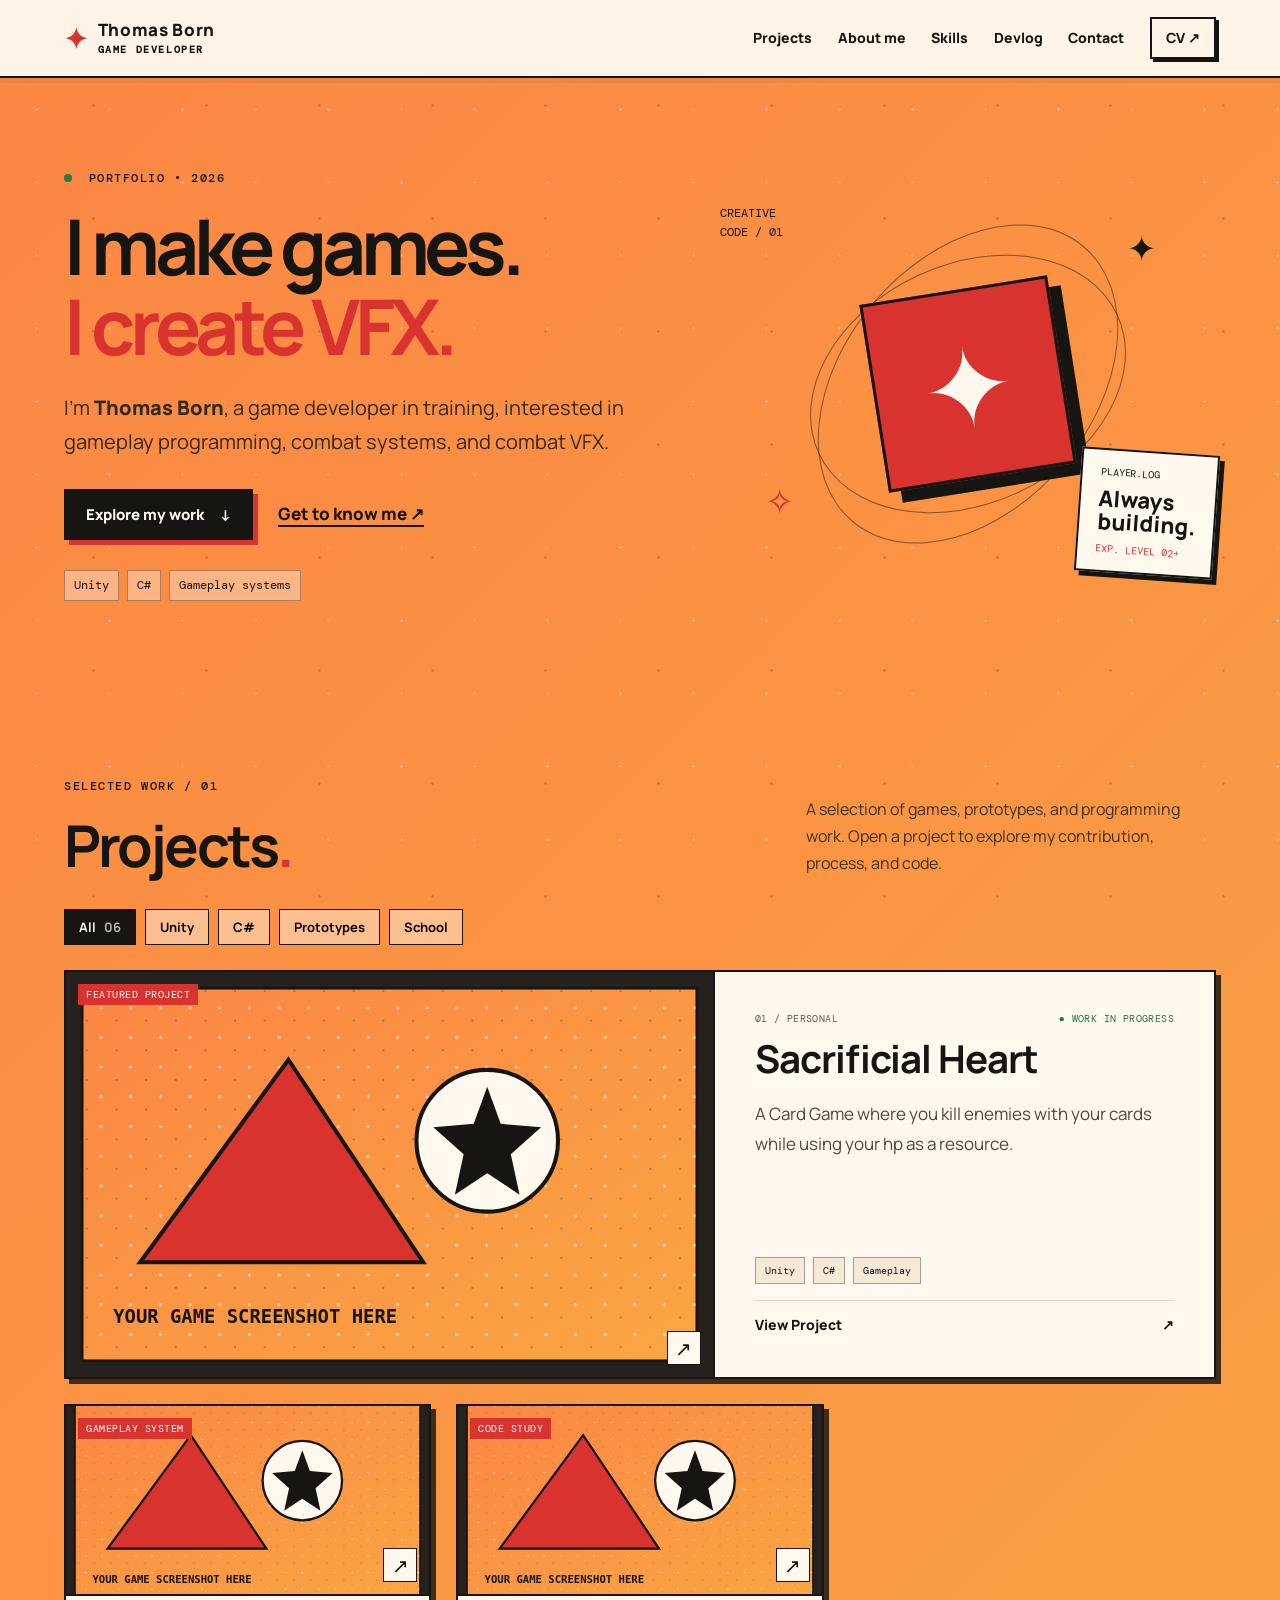
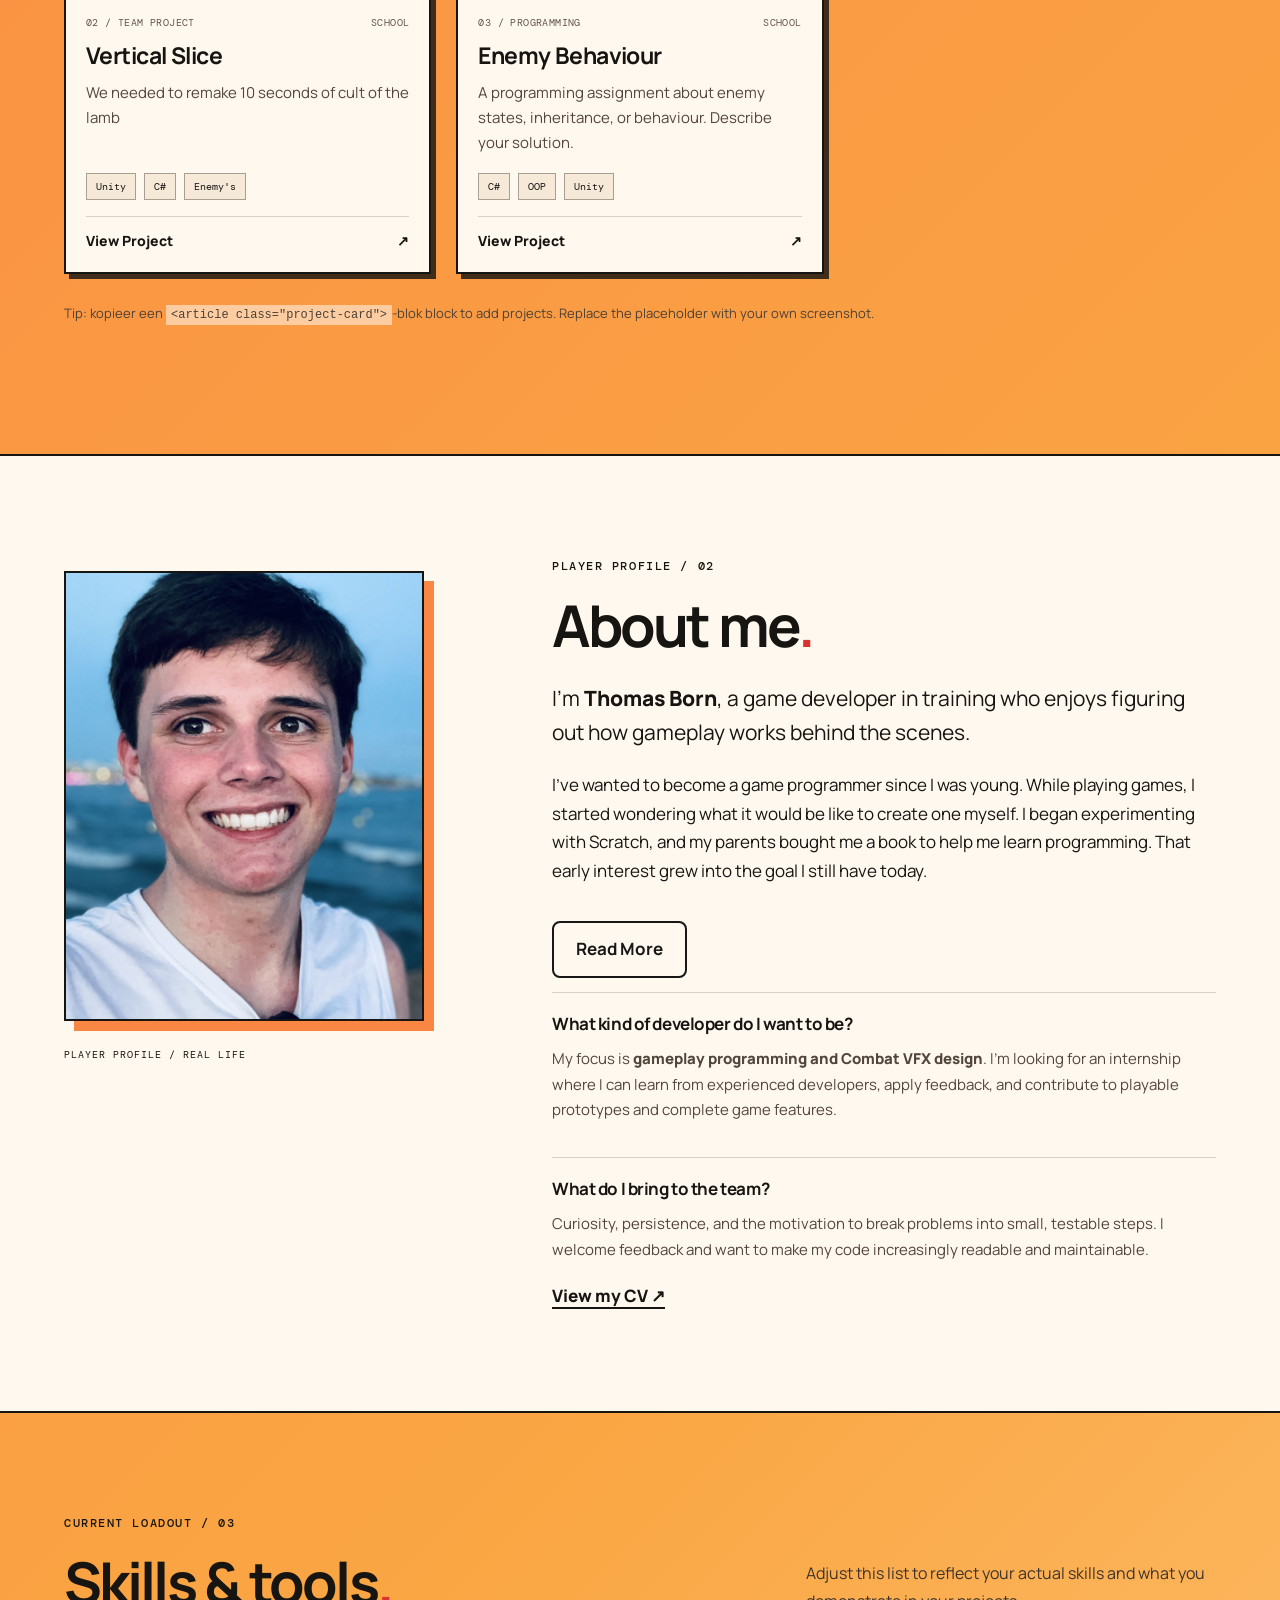
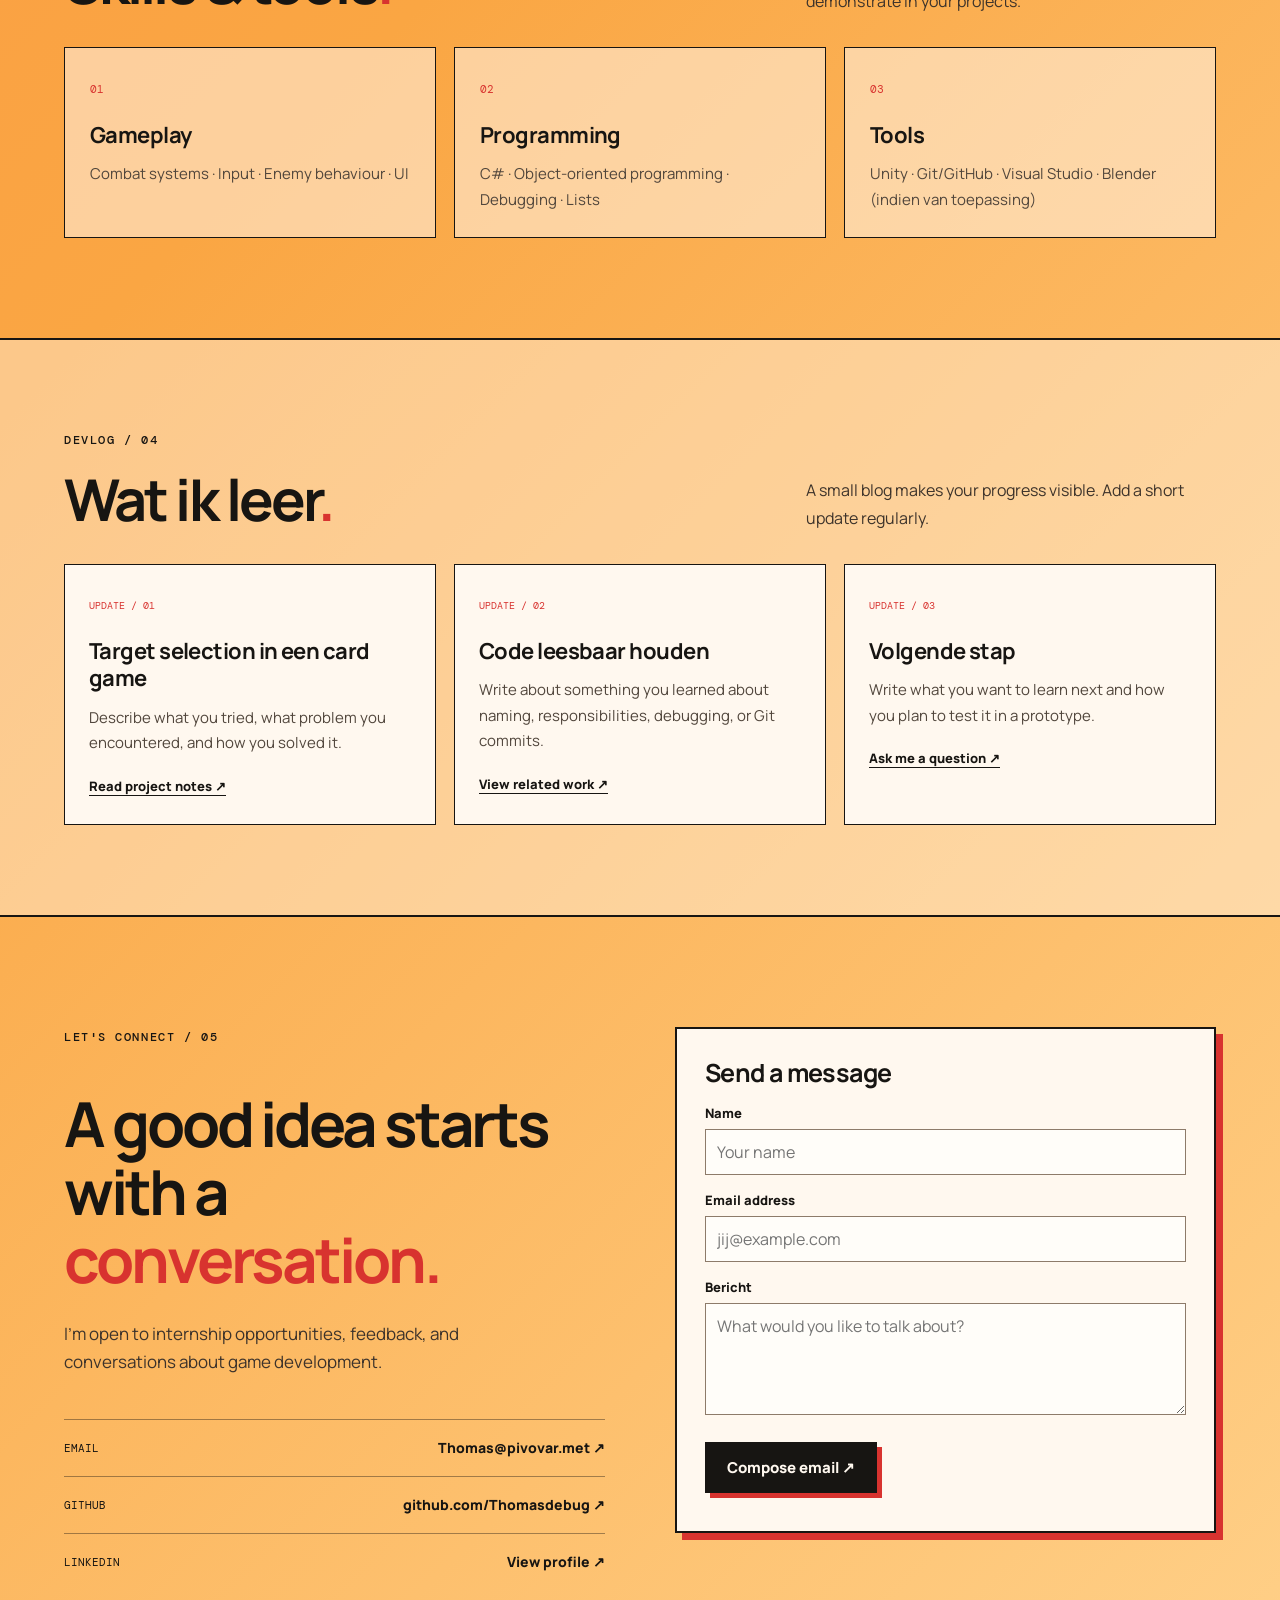
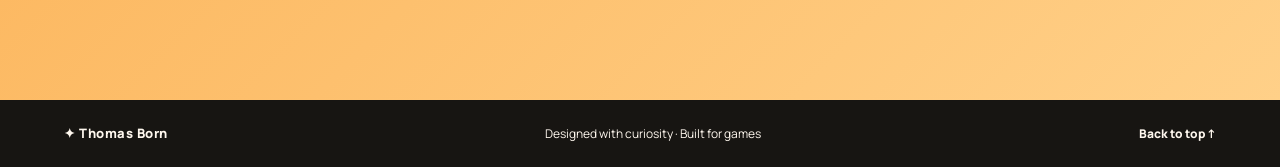
==== commit 68b2d317: "Update index.html" ====
--- a/index.html
+++ b/index.html
@@ -30,7 +30,7 @@
     <section class="hero section-wrap" id="home">
       <div class="hero-copy">
         <p class="eyebrow"><span class="status-dot"></span> PORTFOLIO • 2026</p>
-        <h1>I make games.<br><span class="accent-text">I build systems.</span></h1>
+        <h1>I make games.<br><span class="accent-text">I create VFX.</span></h1>
         <p class="hero-intro">I’m <strong>Thomas Born</strong>, a game developer in training, interested in gameplay programming, combat systems, and combat VFX.</p>
         <div class="hero-actions">
           <a class="button button-dark" href="#projects">Explore my work <span>↓</span></a>
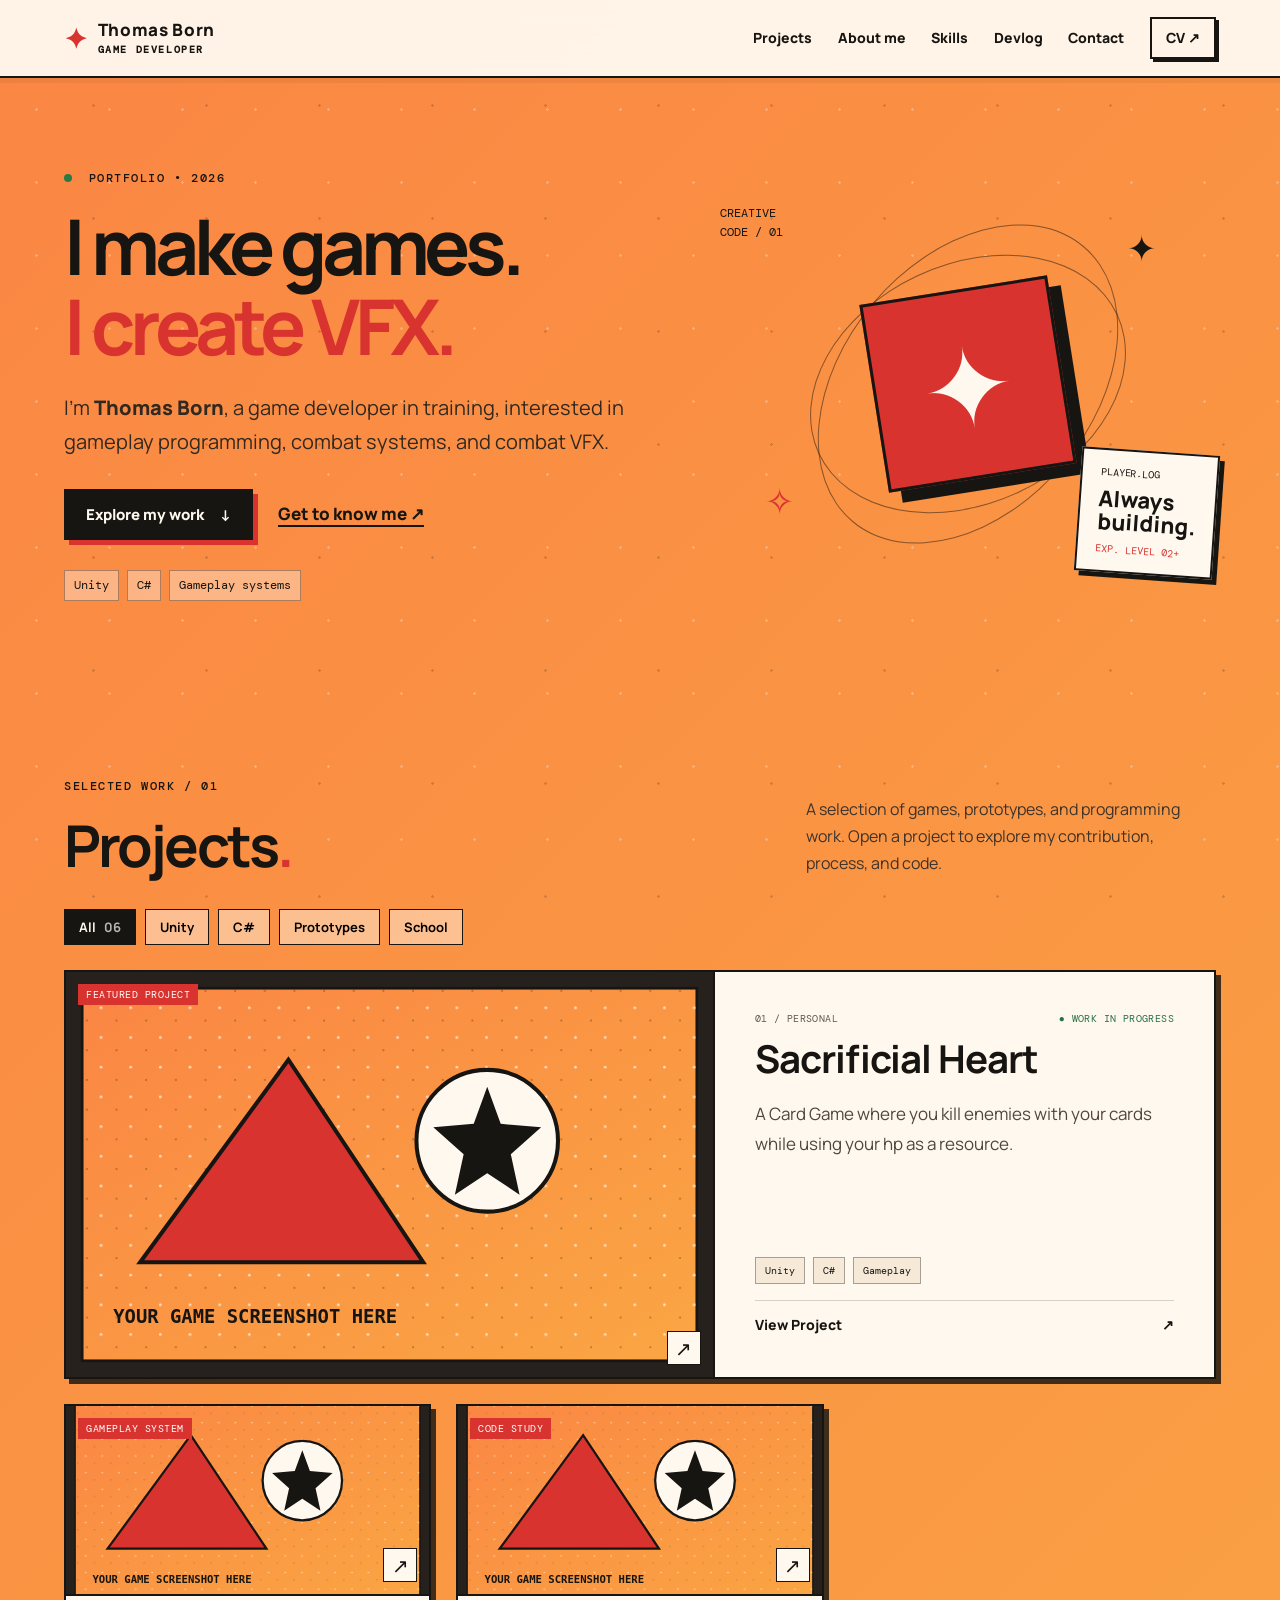
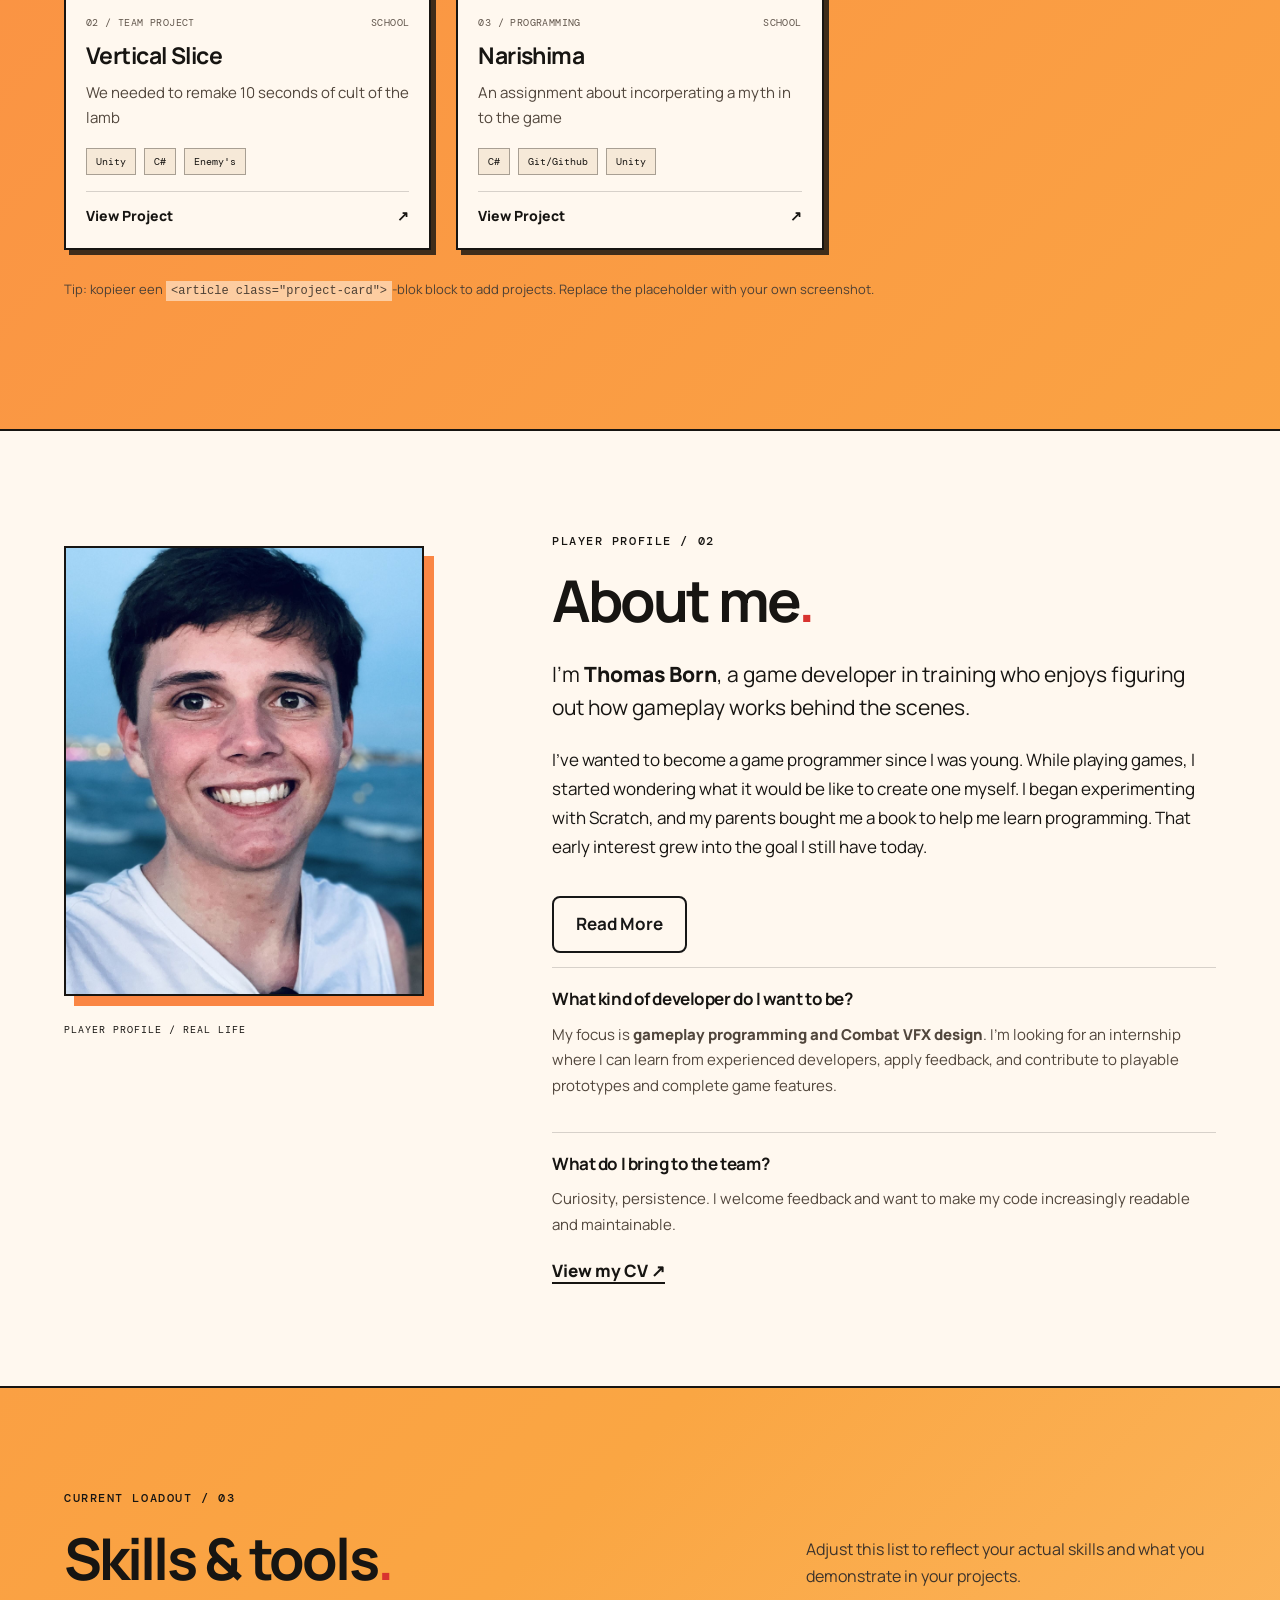
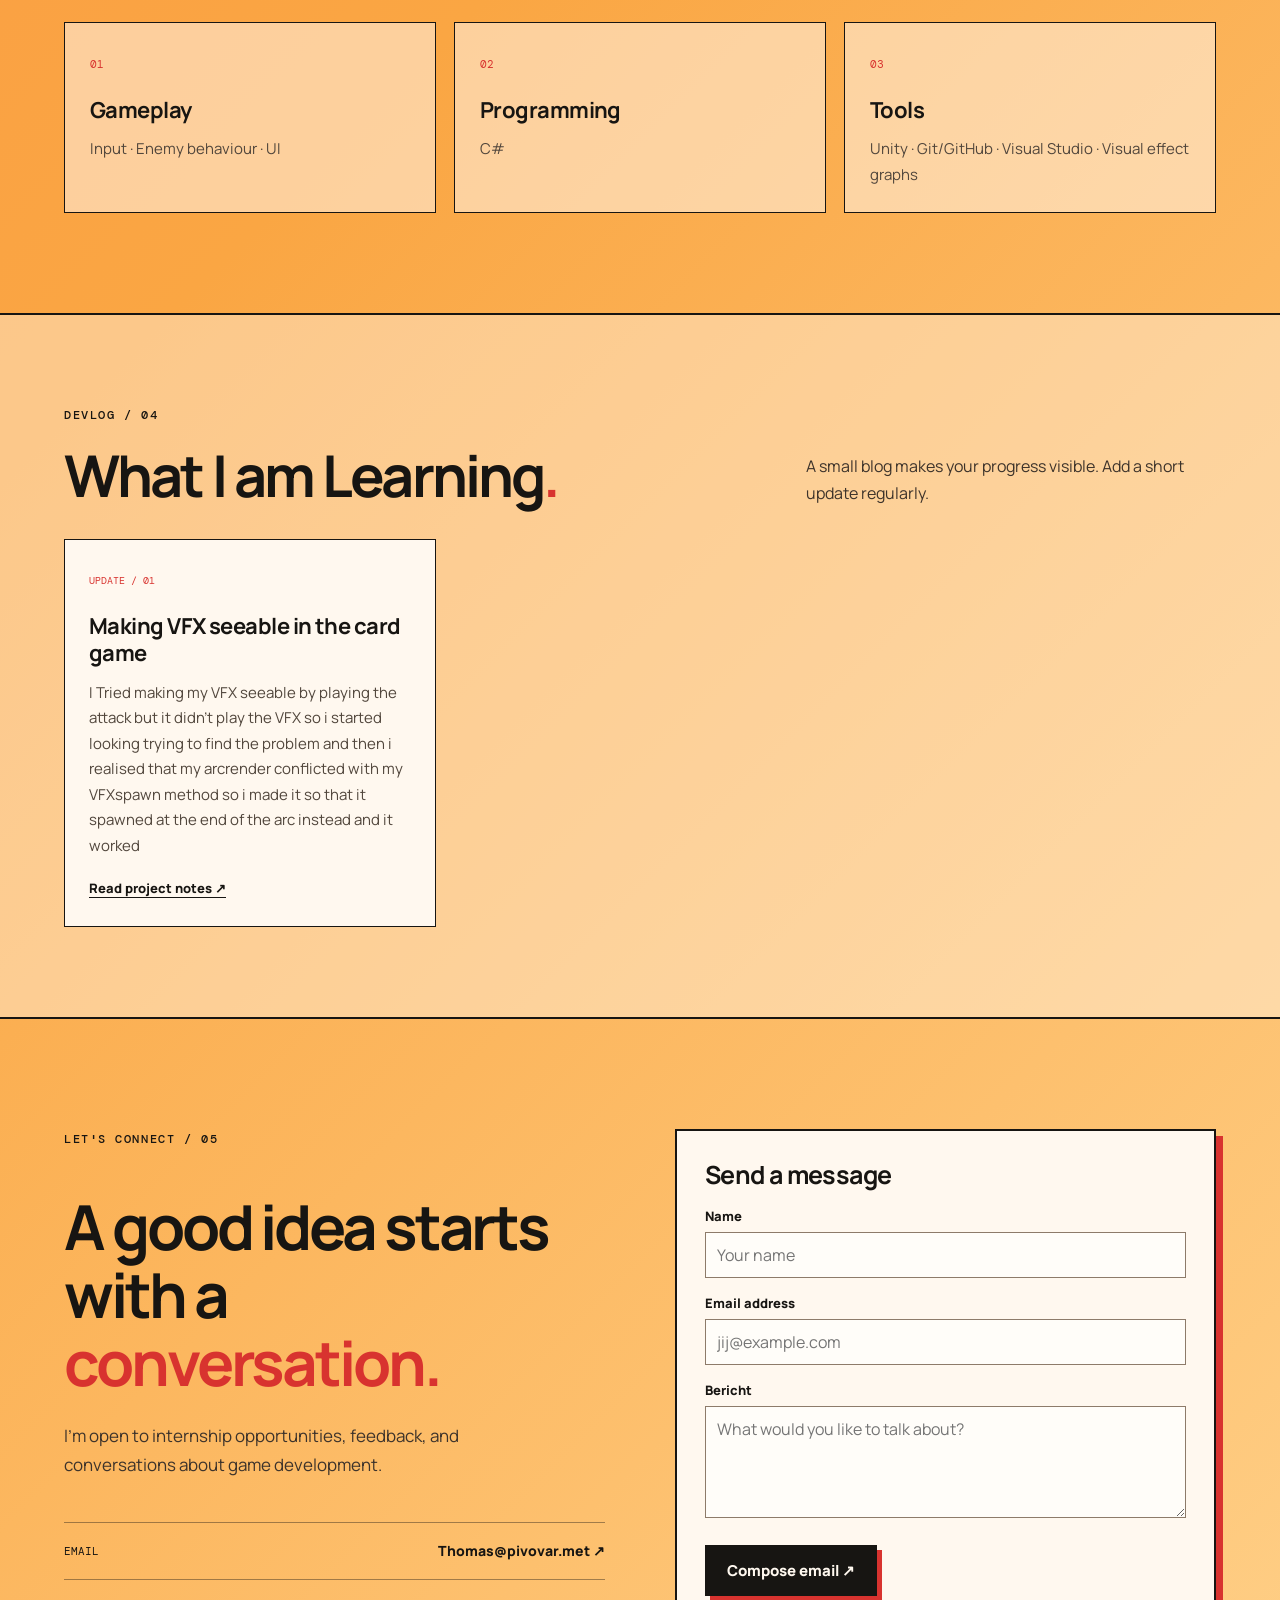
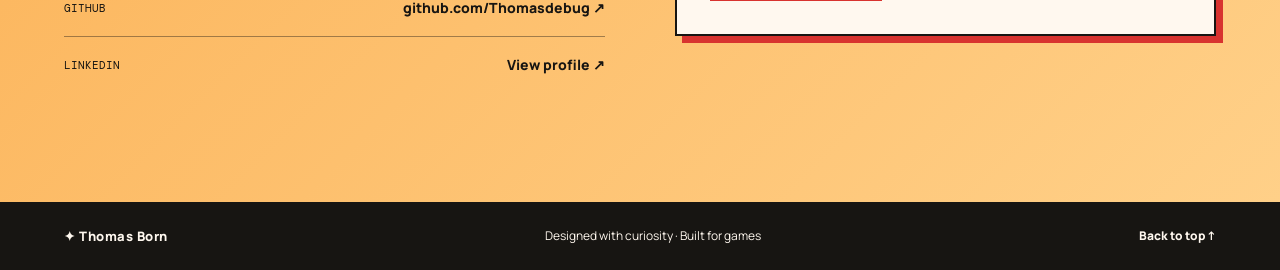
==== commit a52c63ef: "Added project pages not the info" ====
--- a/index.html
+++ b/index.html
@@ -73,7 +73,7 @@
             <h3>Sacrificial Heart</h3>
             <p>A Card Game where you kill enemies with your cards while using your hp as a resource.</p>
             <div class="tag-list"><span>Unity</span><span>C#</span><span>Gameplay</span></div>
-            <a class="card-link" href="project-template.html?project=vertical-slice">View Project <span>↗</span></a>
+            <a class="card-link" href="Sacrifical.html">View Project <span>↗</span></a>
           </div>
         </article>
 
@@ -87,7 +87,7 @@
             <h3>Vertical Slice</h3>
             <p>We needed to remake 10 seconds of cult of the lamb</p>
             <div class="tag-list"><span>Unity</span><span>C#</span><span>Enemy's</span></div>
-            <a class="card-link" href="project-template.html?project=combat-system">View Project <span>↗</span></a>
+            <a class="card-link" href="Vertical.html">View Project <span>↗</span></a>
           </div>
         </article>
 
@@ -98,10 +98,10 @@
           </a>
           <div class="project-body">
             <div class="project-meta"><span>03 / PROGRAMMING</span><span>SCHOOL</span></div>
-            <h3>Enemy Behaviour</h3>
-            <p>A programming assignment about enemy states, inheritance, or behaviour. Describe your solution.</p>
-            <div class="tag-list"><span>C#</span><span>OOP</span><span>Unity</span></div>
-            <a class="card-link" href="project-template.html?project=programming-assignment">View Project <span>↗</span></a>
+            <h3>Narishima</h3>
+            <p>An assignment about incorperating a myth in to the game</p>
+            <div class="tag-list"><span>C#</span><span>Git/Github</span><span>Unity</span></div>
+            <a class="card-link" href="Narishima.html">View Project <span>↗</span></a>
           </div>
         </article>
 
@@ -166,7 +166,7 @@
                  </button>
         </div>
           <div class="profile-block"><h3>What kind of developer do I want to be?</h3><p>My focus is <strong>gameplay programming and Combat VFX design</strong>. I’m looking for an internship where I can learn from experienced developers, apply feedback, and contribute to playable prototypes and complete game features.</p></div>
-          <div class="profile-block"><h3>What do I bring to the team?</h3><p>Curiosity, persistence, and the motivation to break problems into small, testable steps. I welcome feedback and want to make my code increasingly readable and maintainable.</p></div>
+          <div class="profile-block"><h3>What do I bring to the team?</h3><p>Curiosity, persistence. I welcome feedback and want to make my code increasingly readable and maintainable.</p></div>
           <a class="text-link" href="assets/cv.pdf" target="_blank" rel="noopener">View my CV ↗</a>
         </div>
       </div>
@@ -175,19 +175,17 @@
     <section class="section-wrap skills-section" id="skills">
       <div class="section-heading"><div><p class="eyebrow">CURRENT LOADOUT / 03</p><h2>Skills & tools<span class="heading-period">.</span></h2></div><p class="section-note">Adjust this list to reflect your actual skills and what you demonstrate in your projects.</p></div>
       <div class="skills-grid">
-        <div class="skill-card"><span class="skill-number">01</span><h3>Gameplay</h3><p>Combat systems · Input · Enemy behaviour · UI</p></div>
-        <div class="skill-card"><span class="skill-number">02</span><h3>Programming</h3><p>C# · Object-oriented programming · Debugging · Lists</p></div>
-        <div class="skill-card"><span class="skill-number">03</span><h3>Tools</h3><p>Unity · Git/GitHub · Visual Studio · Blender (indien van toepassing)</p></div>
+        <div class="skill-card"><span class="skill-number">01</span><h3>Gameplay</h3><p>Input · Enemy behaviour · UI</p></div>
+        <div class="skill-card"><span class="skill-number">02</span><h3>Programming</h3><p>C#</p></div>
+        <div class="skill-card"><span class="skill-number">03</span><h3>Tools</h3><p>Unity · Git/GitHub · Visual Studio · Visual effect graphs</p></div>
       </div>
     </section>
 
     <section class="journal-section" id="journal">
       <div class="section-wrap">
-        <div class="section-heading"><div><p class="eyebrow">DEVLOG / 04</p><h2>Wat ik leer<span class="heading-period">.</span></h2></div><p class="section-note">A small blog makes your progress visible. Add a short update regularly.</p></div>
+        <div class="section-heading"><div><p class="eyebrow">DEVLOG / 04</p><h2>What I am Learning<span class="heading-period">.</span></h2></div><p class="section-note">A small blog makes your progress visible. Add a short update regularly.</p></div>
         <div class="journal-grid">
-          <article class="journal-entry"><span>UPDATE / 01</span><h3>Target selection in een card game</h3><p>Describe what you tried, what problem you encountered, and how you solved it.</p><a href="project-template.html?project=combat-system">Read project notes ↗</a></article>
-          <article class="journal-entry"><span>UPDATE / 02</span><h3>Code leesbaar houden</h3><p>Write about something you learned about naming, responsibilities, debugging, or Git commits.</p><a href="#projects">View related work ↗</a></article>
-          <article class="journal-entry"><span>UPDATE / 03</span><h3>Volgende stap</h3><p>Write what you want to learn next and how you plan to test it in a prototype.</p><a href="mailto:jouw.email@example.com">Ask me a question ↗</a></article>
+          <article class="journal-entry"><span>UPDATE / 01</span><h3>Making VFX seeable in the card game</h3><p>I Tried making my VFX seeable by playing the attack but it didn't play the VFX so i started looking trying to find the problem and then i realised that my arcrender conflicted with my VFXspawn method so i made it so that it spawned at the end of the arc instead and it worked</p><a href="project-template.html?project=combat-system">Read project notes ↗</a></article>
         </div>
       </div>
     </section>
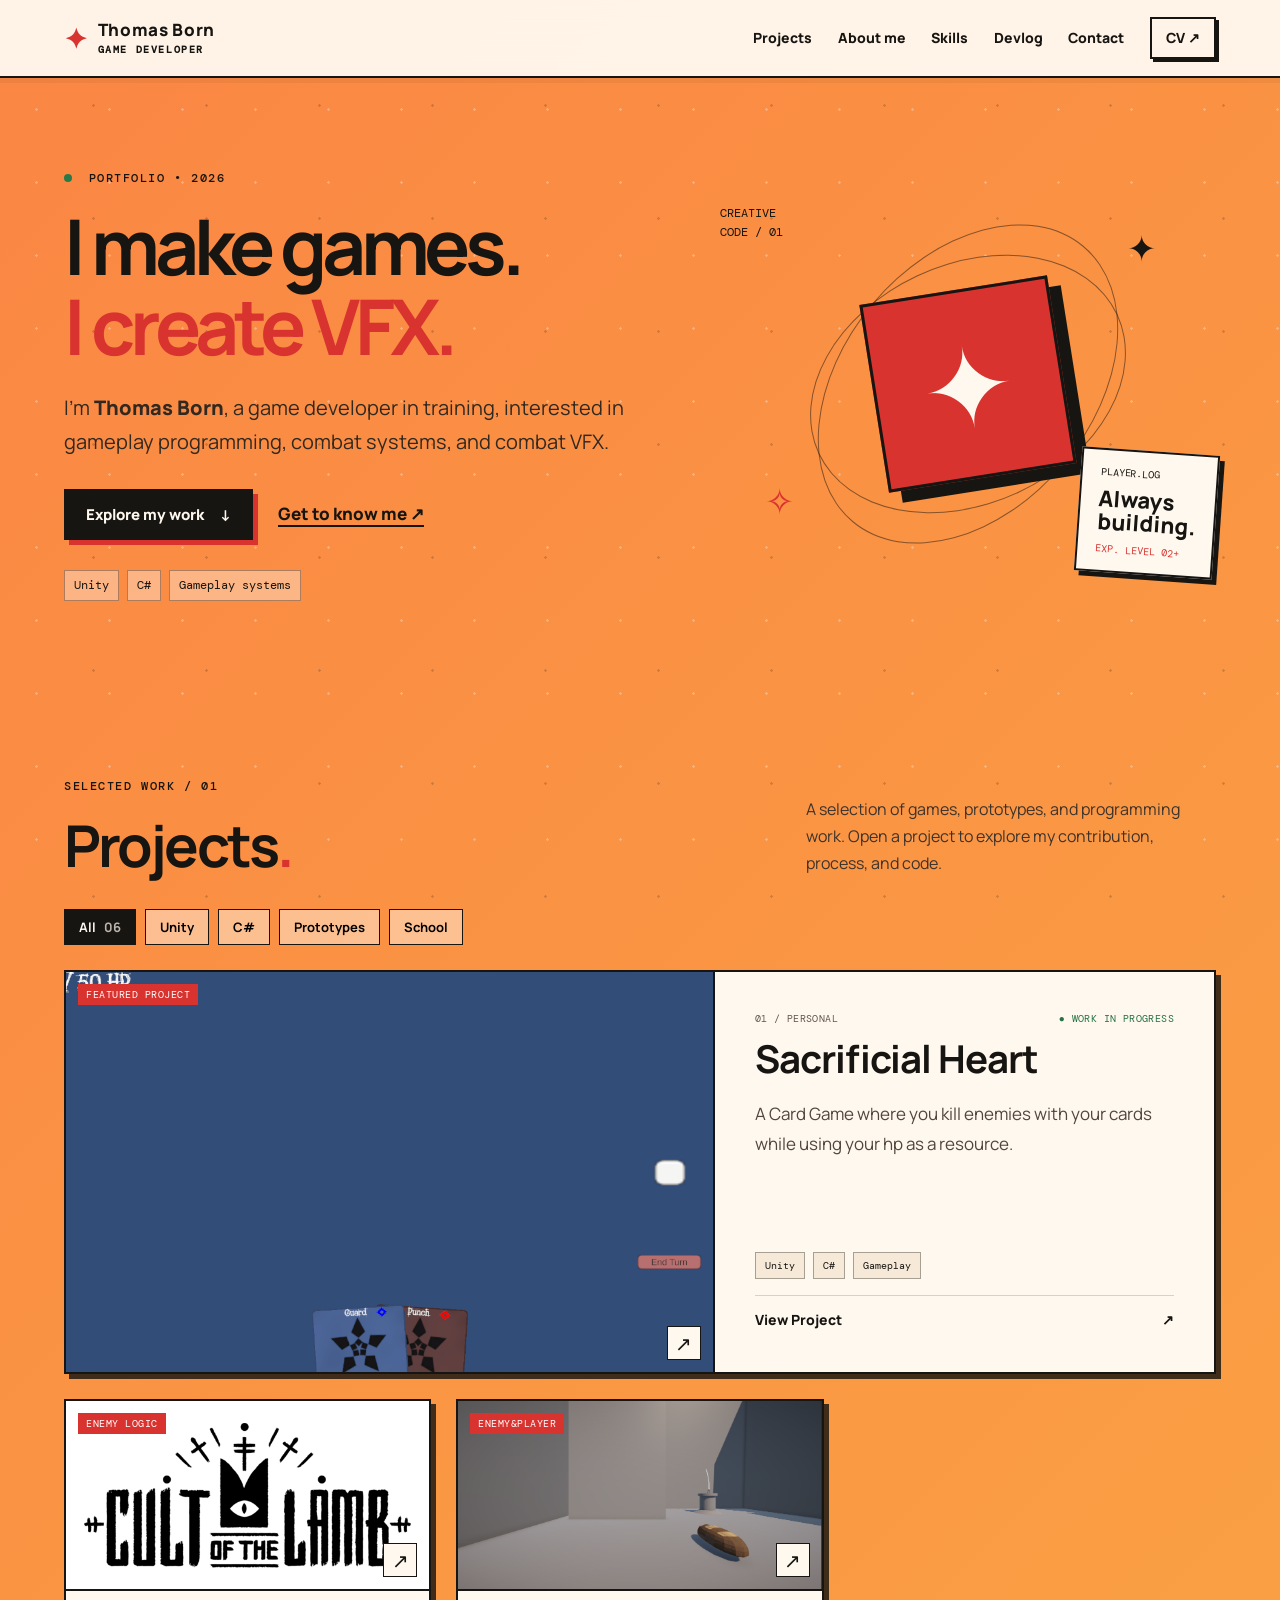
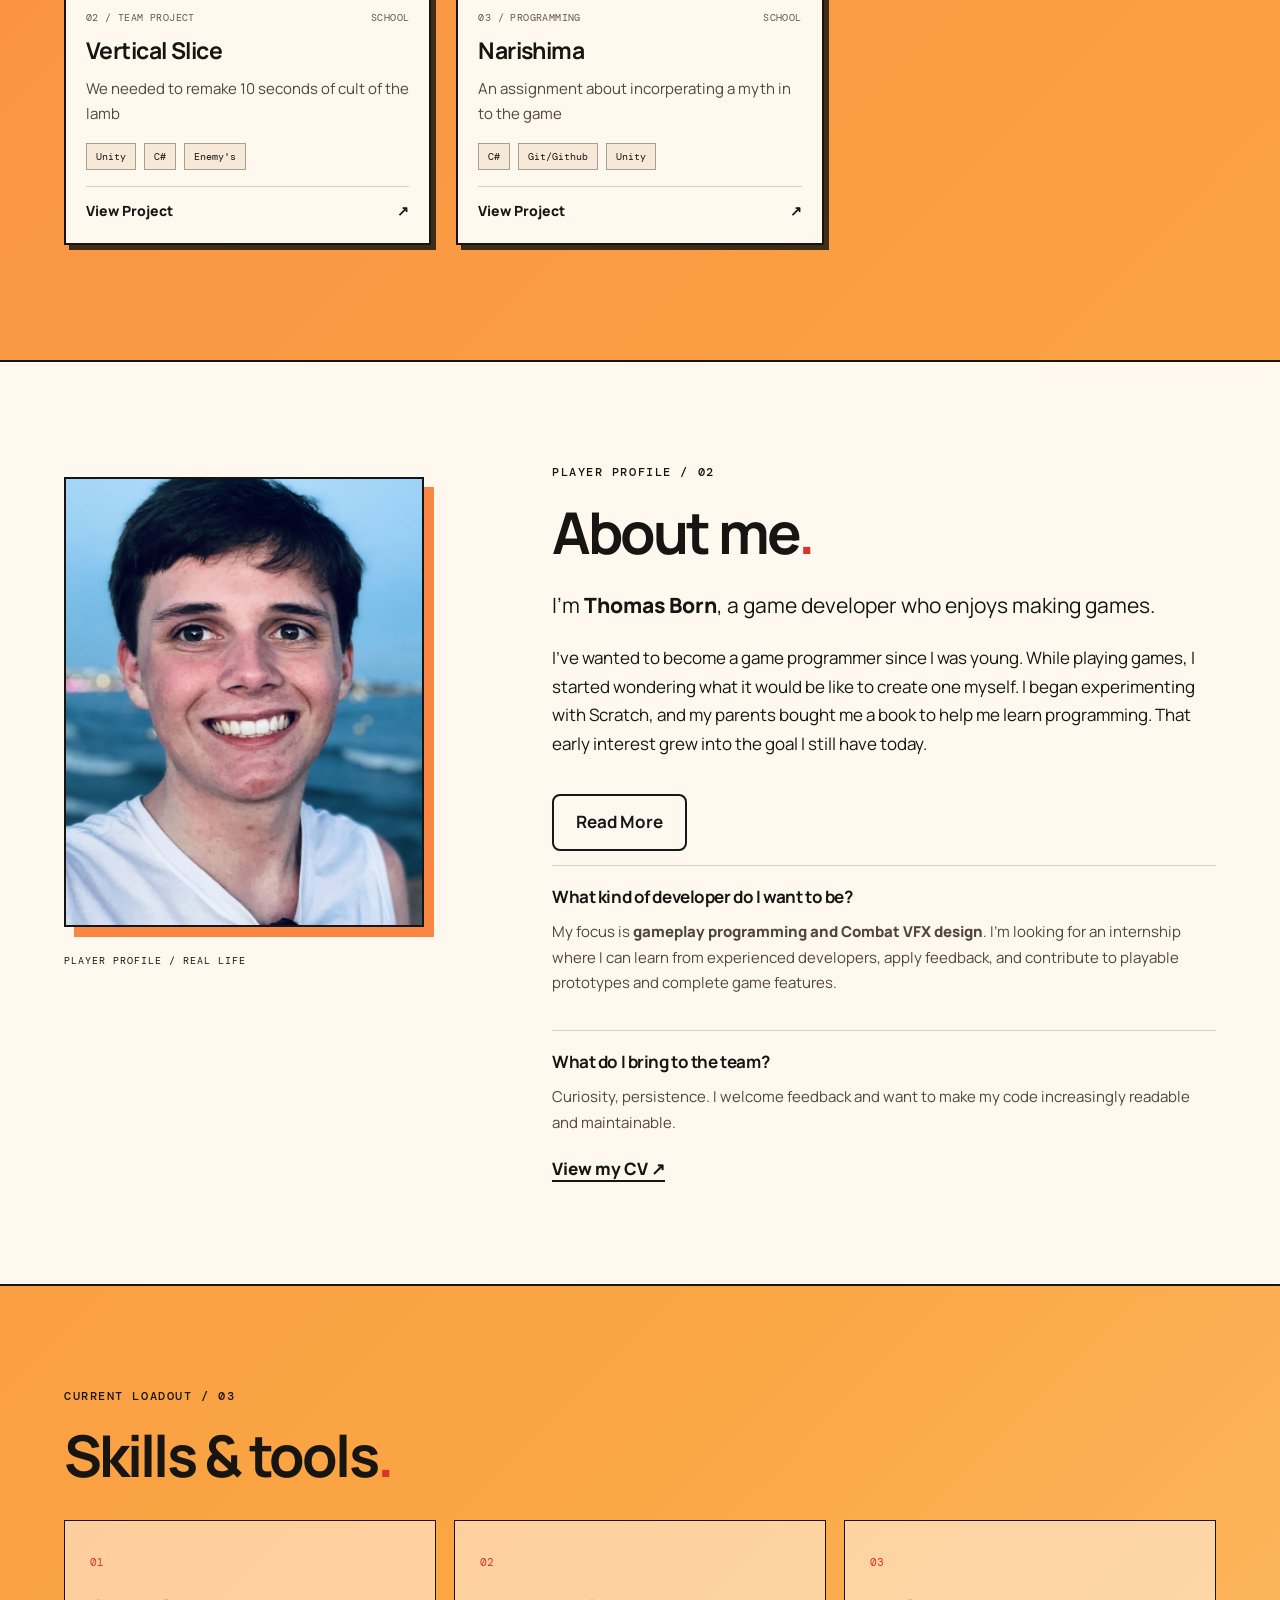
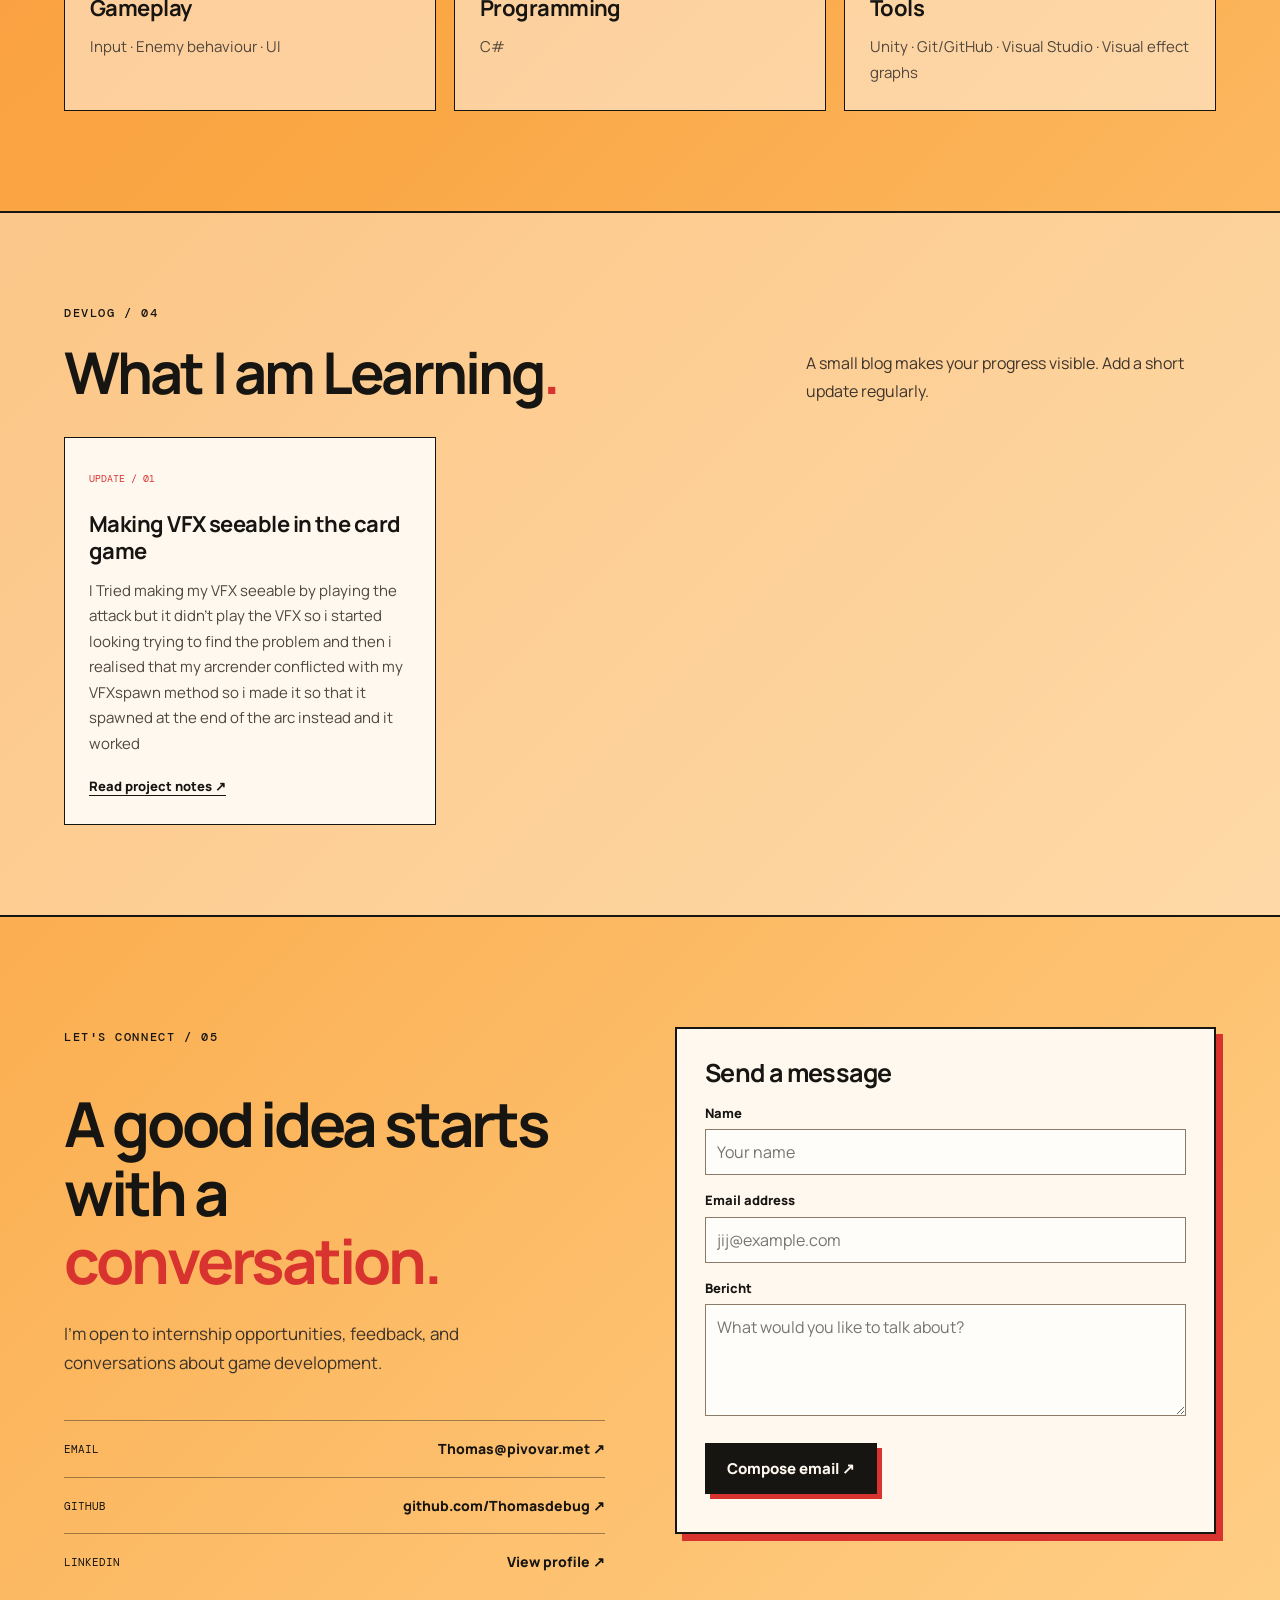
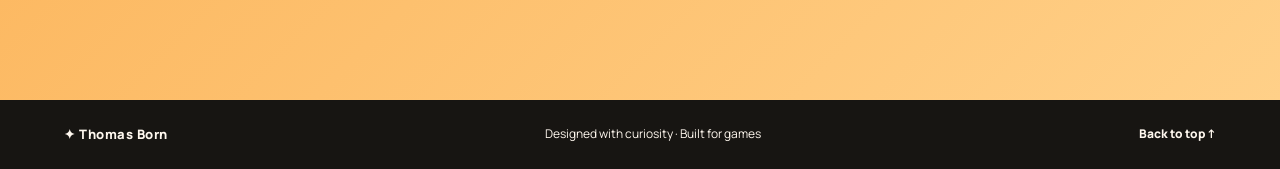
==== commit 407e0453: ""completed"project pages" ====
--- a/index.html
+++ b/index.html
@@ -64,8 +64,8 @@
         <!-- Vervang preview.svg door je eigen screenshot, GIF of showreel-thumbnail.
              Houd thumbnails rond 16:10; CSS begrenst de hoogte zodat ze niet het scherm vullen. -->
         <article class="project-card featured" data-tags="Unity,C#">
-          <a class="project-preview" href="project-template.html?project=vertical-slice" aria-label="View Vertical Slice project">
-            <img src="assets/preview-placeholder.svg" alt="Vertical Slice screenshot preview" loading="lazy">
+          <a class="project-preview" href="Sacrifical.html" aria-label="View Vertical Slice project">
+            <img src="IMG/Screenshot 2026-10-28 164522.png" alt="Vertical Slice screenshot preview" loading="lazy">
             <span class="preview-label">FEATURED PROJECT</span><span class="preview-arrow">↗</span>
           </a>
           <div class="project-body">
@@ -78,9 +78,9 @@
         </article>
 
         <article class="project-card" data-tags="Unity,C#,School">
-          <a class="project-preview" href="project-template.html?project=combat-system" aria-label="View combat system">
-            <img src="assets/preview-placeholder.svg" alt="Combat system screenshot preview" loading="lazy">
-            <span class="preview-label">GAMEPLAY SYSTEM</span><span class="preview-arrow">↗</span>
+          <a class="project-preview" href="Vertical.html" aria-label="View combat system">
+            <img src="IMG/cult-of-the-lamb-logo-png_seeklogo-457379.png" alt="Combat system screenshot preview" loading="lazy">
+            <span class="preview-label">ENEMY LOGIC</span><span class="preview-arrow">↗</span>
           </a>
           <div class="project-body">
             <div class="project-meta"><span>02 / TEAM PROJECT</span><span>SCHOOL</span></div>
@@ -92,9 +92,9 @@
         </article>
 
         <article class="project-card" data-tags="Unity,C#,School">
-          <a class="project-preview" href="project-template.html?project=programming-assignment" aria-label="View programming assignment">
-            <img src="assets/preview-placeholder.svg" alt="Programming assignment screenshot preview" loading="lazy">
-            <span class="preview-label">CODE STUDY</span><span class="preview-arrow">↗</span>
+          <a class="project-preview" href="Narishima.html" aria-label="View programming assignment">
+            <img src="IMG/Screenshot 2026-04-12 135448.png" alt="Programming assignment screenshot preview" loading="lazy">
+            <span class="preview-label">ENEMY&PLAYER</span><span class="preview-arrow">↗</span>
           </a>
           <div class="project-body">
             <div class="project-meta"><span>03 / PROGRAMMING</span><span>SCHOOL</span></div>
@@ -106,7 +106,7 @@
         </article>
 
       </div>
-      <p class="small-hint">Tip: kopieer een <code>&lt;article class="project-card"&gt;</code>-blok block to add projects. Replace the placeholder with your own screenshot.</p>
+
     </section>
 
     <section class="about-section" id="about">
@@ -120,7 +120,7 @@
         <div class="about-copy">
           <p class="eyebrow">PLAYER PROFILE / 02</p>
           <h2>About me<span class="heading-period">.</span></h2>
-          <p class="lead">I’m <strong>Thomas Born</strong>, a game developer in training who enjoys figuring out how gameplay works behind the scenes.</p>
+          <p class="lead">I’m <strong>Thomas Born</strong>, a game developer who enjoys making games.</p>
           <div class="about-text">
 
                    <p>
@@ -173,7 +173,7 @@
     </section>
 
     <section class="section-wrap skills-section" id="skills">
-      <div class="section-heading"><div><p class="eyebrow">CURRENT LOADOUT / 03</p><h2>Skills & tools<span class="heading-period">.</span></h2></div><p class="section-note">Adjust this list to reflect your actual skills and what you demonstrate in your projects.</p></div>
+      <div class="section-heading"><div><p class="eyebrow">CURRENT LOADOUT / 03</p><h2>Skills & tools<span class="heading-period">.</span></h2></div></div>
       <div class="skills-grid">
         <div class="skill-card"><span class="skill-number">01</span><h3>Gameplay</h3><p>Input · Enemy behaviour · UI</p></div>
         <div class="skill-card"><span class="skill-number">02</span><h3>Programming</h3><p>C#</p></div>
--- a/style.css
+++ b/style.css
@@ -101,4 +101,106 @@
 .read-more-button:hover {
     background: #171717;
     color: white;
-}+}
+
+.project-gif {
+    width: 100%;
+    max-width: 700px;
+    margin: 24px auto;
+    overflow: hidden;
+    border-radius: 12px;
+    border: 2px solid #171717;
+}
+
+.project-gif img {
+    display: block;
+    width: 100%;
+    height: auto;
+}
+
+
+.gif-gallery {
+    display: grid;
+    grid-template-columns: repeat(2, minmax(0, 1fr));
+    gap: 20px;
+    margin: 24px 0;
+}
+
+.gif-gallery img {
+    width: 100%;
+    height: auto;
+    display: block;
+    border-radius: 12px;
+    border: 2px solid #171717;
+}
+
+@media (max-width: 600px) {
+    .gif-gallery {
+        grid-template-columns: 1fr;
+    }
+}
+
+
+/* Project media gallery */
+.project-media {
+    margin: 60px 0;
+}
+
+.project-media h2 {
+    margin-bottom: 12px;
+}
+
+.media-grid {
+    display: grid;
+    grid-template-columns: repeat(2, minmax(0, 1fr));
+    gap: 24px;
+    margin-top: 28px;
+}
+
+.media-item {
+    min-width: 0;
+    margin: 0;
+    overflow: hidden;
+    border: 2px solid #171717;
+    border-radius: 14px;
+    background: rgba(255, 255, 255, 0.2);
+}
+
+.media-item img,
+.media-item video {
+    display: block;
+    width: 100%;
+    height: auto;
+    aspect-ratio: 16 / 9;
+    object-fit: cover;
+}
+
+.media-item figcaption {
+    padding: 14px 16px;
+    font-size: 0.95rem;
+    line-height: 1.5;
+}
+
+/* Make the main video larger */
+.media-item.video-item {
+    grid-column: 1 / -1;
+}
+
+.media-item.video-item video {
+    aspect-ratio: 16 / 9;
+    background: #171717;
+    object-fit: contain;
+}
+
+/* Mobile layout */
+@media (max-width: 650px) {
+    .media-grid {
+        grid-template-columns: 1fr;
+        gap: 18px;
+    }
+
+    .media-item.video-item {
+        grid-column: auto;
+    }
+}
+
